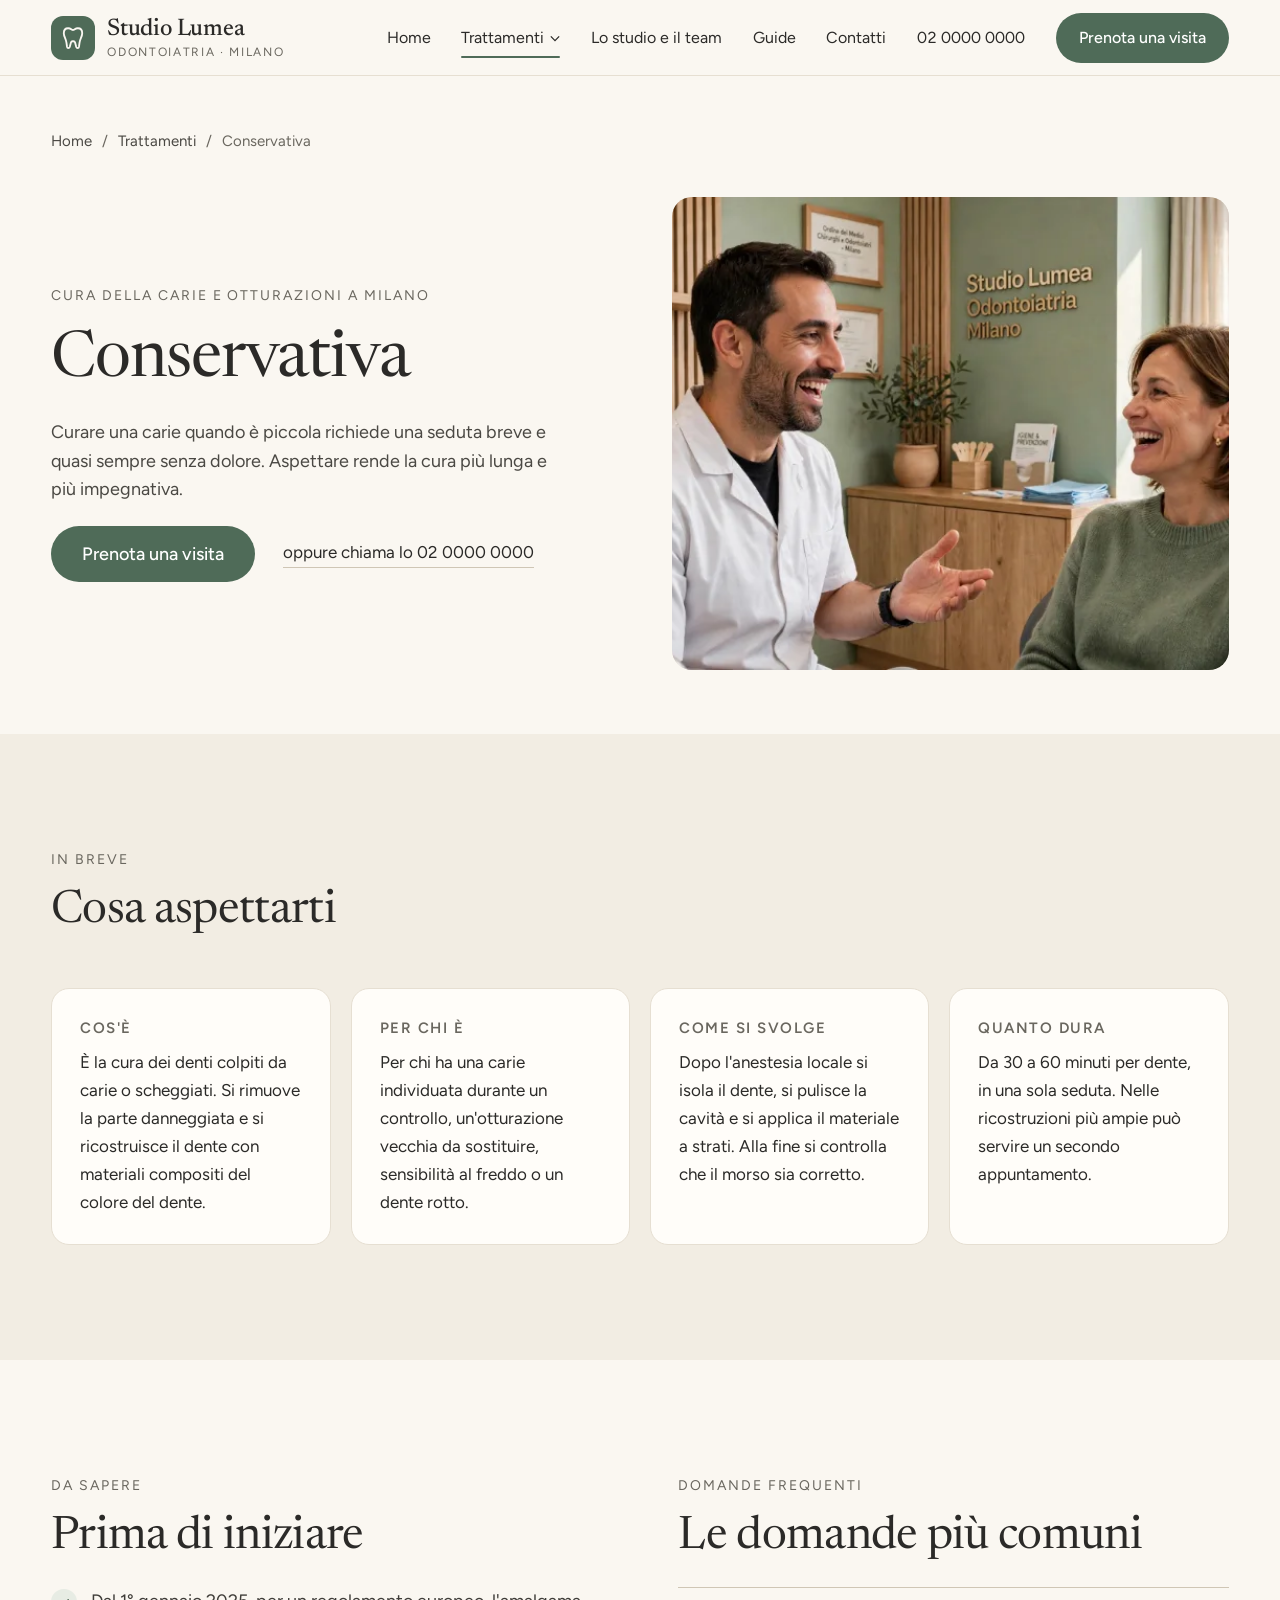
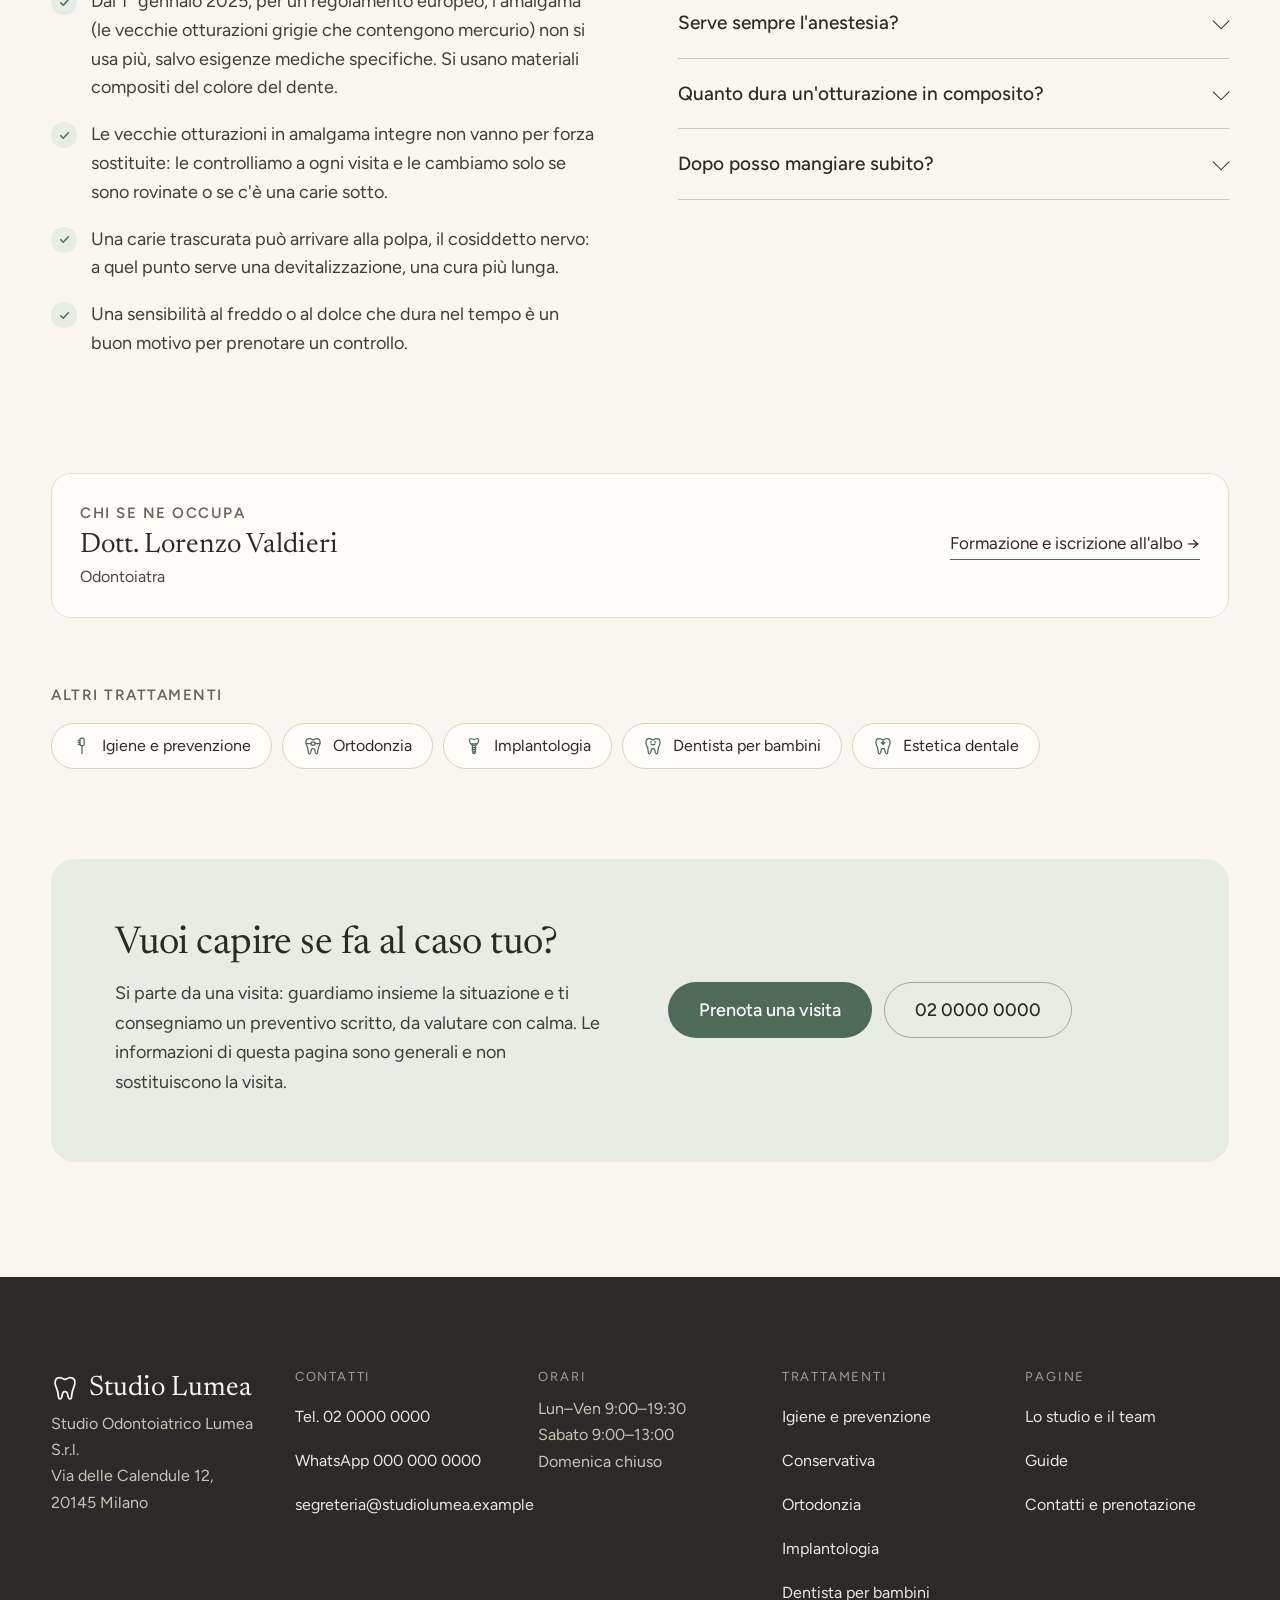
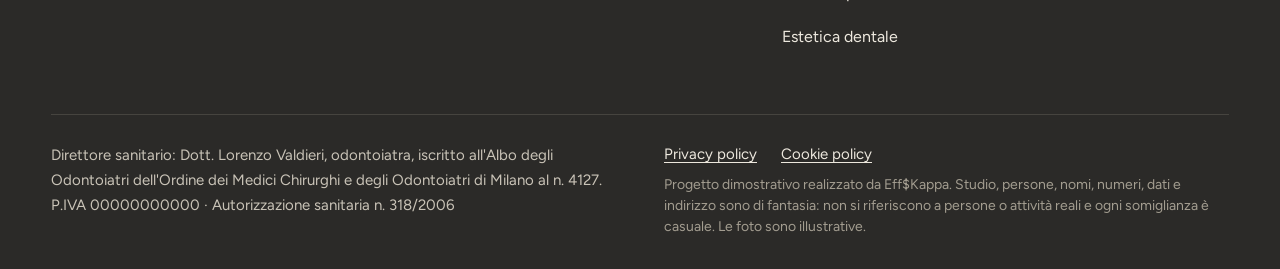
==== conservativa.html @ e05583e3 "feat: pagine per trattamento, guide, comfort, logo e icone dentali - logo con dente (header, menu, f" ====
<!DOCTYPE html>
<html lang="it">
<head>
<meta charset="utf-8">
<meta name="viewport" content="width=device-width, initial-scale=1">
<meta name="robots" content="noindex, nofollow">
<title>Cura della carie e otturazioni a Milano · Studio Odontoiatrico Lumea</title>
<meta name="description" content="Cura della carie e otturazioni in composito a Milano, zona Wagner: come si svolge, quanto dura, se serve l'anestesia e cosa cambia dopo lo stop all'amalgama.">
<meta name="theme-color" content="#FAF7F1">
<meta property="og:type" content="website">
<meta property="og:locale" content="it_IT">
<meta property="og:site_name" content="Studio Odontoiatrico Lumea">
<meta property="og:title" content="Cura della carie e otturazioni a Milano · Studio Odontoiatrico Lumea">
<meta property="og:description" content="Cura della carie e otturazioni in composito a Milano, zona Wagner: come si svolge, quanto dura, se serve l'anestesia e cosa cambia dopo lo stop all'amalgama.">
<meta property="og:url" content="https://chillguyzofficial-spec.github.io/StudioLumea_Dentistico/conservativa.html">
<meta property="og:image" content="https://chillguyzofficial-spec.github.io/StudioLumea_Dentistico/assets/og.jpg">
<meta property="og:image:width" content="1200">
<meta property="og:image:height" content="630">
<meta name="twitter:card" content="summary_large_image">
<script type="application/ld+json">{"@context":"https://schema.org","@type":"MedicalWebPage","name":"Cura della carie e otturazioni a Milano","description":"Cura della carie e otturazioni in composito a Milano, zona Wagner: come si svolge, quanto dura, se serve l'anestesia e cosa cambia dopo lo stop all'amalgama.","url":"https://chillguyzofficial-spec.github.io/StudioLumea_Dentistico/conservativa.html","about":{"@type":"MedicalProcedure","name":"Conservativa","description":"È la cura dei denti colpiti da carie o scheggiati. Si rimuove la parte danneggiata e si ricostruisce il dente con materiali compositi del colore del dente."},"lastReviewed":"2026-10-02","reviewedBy":{"@type":"Person","name":"Dott. Lorenzo Valdieri"}}</script>
<script type="application/ld+json">{"@context":"https://schema.org","@type":"BreadcrumbList","itemListElement":[{"@type":"ListItem","position":1,"name":"Home","item":"https://chillguyzofficial-spec.github.io/StudioLumea_Dentistico/"},{"@type":"ListItem","position":2,"name":"Trattamenti","item":"https://chillguyzofficial-spec.github.io/StudioLumea_Dentistico/trattamenti.html"},{"@type":"ListItem","position":3,"name":"Conservativa"}]}</script>

<link rel="icon" href="assets/favicon.svg" type="image/svg+xml">
<link rel="preconnect" href="https://fonts.googleapis.com">
<link rel="preconnect" href="https://fonts.gstatic.com" crossorigin>
<link href="https://fonts.googleapis.com/css2?family=Figtree:wght@400;500;600&amp;family=Newsreader:opsz,wght@6..72,400;6..72,500&amp;display=swap" rel="stylesheet">
<link rel="stylesheet" href="css/styles.css?v=19">
<script>document.documentElement.classList.add('js')</script>
</head>
<body>
<a class="skip" href="#main">Vai al contenuto</a>
<div class="header-spacer"></div>
<header class="site-header">
  <div class="header-in">
    <a class="brand" href="index.html">
      <span class="brand__mark"><svg class="ico" viewBox="0 0 24 24" fill="none" stroke="currentColor" stroke-width="1.5" stroke-linecap="round" stroke-linejoin="round" aria-hidden="true" focusable="false"><path d="M7.5 3C5 3 3.5 5 3.5 7.6c0 2 .7 3.4 1.4 4.9.6 1.3.9 2.7 1.1 4.1l.5 3.6c.1.6.6 1.1 1.2 1.1s1.1-.4 1.3-1l1.1-4.1c.2-.7.8-1.2 1.5-1.2h.8c.7 0 1.3.5 1.5 1.2l1.1 4.1c.2.6.7 1 1.3 1s1.1-.5 1.2-1.1l.5-3.6c.2-1.4.5-2.8 1.1-4.1.7-1.5 1.4-2.9 1.4-4.9C20.5 5 19 3 16.5 3c-1.7 0-2.8.9-3.6 1.4-.6.3-1.2.3-1.8 0C10.3 3.9 9.2 3 7.5 3z"/></svg></span>
      <span class="brand__txt">
        <span class="brand__name">Studio Lumea</span>
        <span class="brand__sub">Odontoiatria · Milano</span>
      </span>
    </a>
    <nav class="nav" aria-label="Menu principale">
      <a class="nav__link" href="index.html">Home</a>
      <div class="nav__drop">
        <a class="nav__link" href="trattamenti.html" aria-current="page">Trattamenti<svg class="nav__caret" viewBox="0 0 12 8" aria-hidden="true"><path d="M1 1.5l5 5 5-5" fill="none" stroke="currentColor" stroke-width="1.5"/></svg></a>
        <div class="nav__panel">
          <a href="igiene-dentale.html"><svg class="ico" viewBox="0 0 24 24" fill="none" stroke="currentColor" stroke-width="1.5" stroke-linecap="round" stroke-linejoin="round" aria-hidden="true" focusable="false"><path d="M12 21v-9.5"/><rect x="9.5" y="2.5" width="5" height="9" rx="1.6"/><path d="M9.5 5.2H7.2M9.5 7.6H7.2M9.5 10H7.2"/></svg><span>Igiene e prevenzione</span></a>
          <a href="conservativa.html" aria-current="page"><svg class="ico" viewBox="0 0 24 24" fill="none" stroke="currentColor" stroke-width="1.5" stroke-linecap="round" stroke-linejoin="round" aria-hidden="true" focusable="false"><path d="M7.5 3C5 3 3.5 5 3.5 7.6c0 2 .7 3.4 1.4 4.9.6 1.3.9 2.7 1.1 4.1l.5 3.6c.1.6.6 1.1 1.2 1.1s1.1-.4 1.3-1l1.1-4.1c.2-.7.8-1.2 1.5-1.2h.8c.7 0 1.3.5 1.5 1.2l1.1 4.1c.2.6.7 1 1.3 1s1.1-.5 1.2-1.1l.5-3.6c.2-1.4.5-2.8 1.1-4.1.7-1.5 1.4-2.9 1.4-4.9C20.5 5 19 3 16.5 3c-1.7 0-2.8.9-3.6 1.4-.6.3-1.2.3-1.8 0C10.3 3.9 9.2 3 7.5 3z"/><path d="M10 7.2c.6.9 1.4 1.3 2 1.3s1.4-.4 2-1.3"/></svg><span>Conservativa</span></a>
          <a href="ortodonzia.html"><svg class="ico" viewBox="0 0 24 24" fill="none" stroke="currentColor" stroke-width="1.5" stroke-linecap="round" stroke-linejoin="round" aria-hidden="true" focusable="false"><path d="M7.5 3C5 3 3.5 5 3.5 7.6c0 2 .7 3.4 1.4 4.9.6 1.3.9 2.7 1.1 4.1l.5 3.6c.1.6.6 1.1 1.2 1.1s1.1-.4 1.3-1l1.1-4.1c.2-.7.8-1.2 1.5-1.2h.8c.7 0 1.3.5 1.5 1.2l1.1 4.1c.2.6.7 1 1.3 1s1.1-.5 1.2-1.1l.5-3.6c.2-1.4.5-2.8 1.1-4.1.7-1.5 1.4-2.9 1.4-4.9C20.5 5 19 3 16.5 3c-1.7 0-2.8.9-3.6 1.4-.6.3-1.2.3-1.8 0C10.3 3.9 9.2 3 7.5 3z"/><rect x="9.6" y="7.4" width="4.8" height="3.4" rx=".8"/><path d="M3.6 9.1h6M14.4 9.1h6"/></svg><span>Ortodonzia</span></a>
          <a href="implantologia.html"><svg class="ico" viewBox="0 0 24 24" fill="none" stroke="currentColor" stroke-width="1.5" stroke-linecap="round" stroke-linejoin="round" aria-hidden="true" focusable="false"><path d="M6.5 5c0-1.3 1.2-2.1 2.4-1.7l3.1.9 3.1-.9c1.2-.4 2.4.4 2.4 1.7 0 1.9-.9 3.3-1.5 4.4h-8C7.4 8.3 6.5 6.9 6.5 5z"/><path d="M9.5 9.4v1.8h5V9.4"/><path d="M10.2 11.2h3.6l-.6 9.3c0 .4-.3.7-.7.7h-1c-.4 0-.7-.3-.7-.7z"/><path d="M9.6 13.8h4.8M9.8 16.4h4.4M10.1 19h3.8"/></svg><span>Implantologia</span></a>
          <a href="pedodonzia.html"><svg class="ico" viewBox="0 0 24 24" fill="none" stroke="currentColor" stroke-width="1.5" stroke-linecap="round" stroke-linejoin="round" aria-hidden="true" focusable="false"><path d="M7.5 3C5 3 3.5 5 3.5 7.6c0 2 .7 3.4 1.4 4.9.6 1.3.9 2.7 1.1 4.1l.5 3.6c.1.6.6 1.1 1.2 1.1s1.1-.4 1.3-1l1.1-4.1c.2-.7.8-1.2 1.5-1.2h.8c.7 0 1.3.5 1.5 1.2l1.1 4.1c.2.6.7 1 1.3 1s1.1-.5 1.2-1.1l.5-3.6c.2-1.4.5-2.8 1.1-4.1.7-1.5 1.4-2.9 1.4-4.9C20.5 5 19 3 16.5 3c-1.7 0-2.8.9-3.6 1.4-.6.3-1.2.3-1.8 0C10.3 3.9 9.2 3 7.5 3z"/><path d="M9.6 9.6c1.3 1.2 3.5 1.2 4.8 0"/><circle cx="9.6" cy="7" r=".4" fill="currentColor"/><circle cx="14.4" cy="7" r=".4" fill="currentColor"/></svg><span>Dentista per bambini</span></a>
          <a href="estetica-dentale.html"><svg class="ico" viewBox="0 0 24 24" fill="none" stroke="currentColor" stroke-width="1.5" stroke-linecap="round" stroke-linejoin="round" aria-hidden="true" focusable="false"><path d="M7.5 3C5 3 3.5 5 3.5 7.6c0 2 .7 3.4 1.4 4.9.6 1.3.9 2.7 1.1 4.1l.5 3.6c.1.6.6 1.1 1.2 1.1s1.1-.4 1.3-1l1.1-4.1c.2-.7.8-1.2 1.5-1.2h.8c.7 0 1.3.5 1.5 1.2l1.1 4.1c.2.6.7 1 1.3 1s1.1-.5 1.2-1.1l.5-3.6c.2-1.4.5-2.8 1.1-4.1.7-1.5 1.4-2.9 1.4-4.9C20.5 5 19 3 16.5 3c-1.7 0-2.8.9-3.6 1.4-.6.3-1.2.3-1.8 0C10.3 3.9 9.2 3 7.5 3z"/><path d="M12 6.2l.6 1.5 1.5.6-1.5.6-.6 1.5-.6-1.5-1.5-.6 1.5-.6z"/></svg><span>Estetica dentale</span></a>
          <a class="nav__all" href="trattamenti.html">Tutti i trattamenti →</a>
        </div>
      </div>
      <a class="nav__link" href="studio.html">Lo studio e il team</a>
      <a class="nav__link" href="guide.html">Guide</a>
      <a class="nav__link" href="contatti.html">Contatti</a>
      <a class="nav__tel" href="tel:+390200000000">02 0000 0000</a>
      <a class="btn btn--primary" href="contatti.html#prenota">Prenota una visita</a>
    </nav>
    <button class="menu-toggle" type="button" data-menu-open aria-controls="mobile-menu" aria-expanded="false">
      <span class="menu-toggle__bars" aria-hidden="true"><span></span><span></span></span>Menu
    </button>
  </div>
</header>
<div class="mobile-menu" id="mobile-menu" aria-hidden="true" role="dialog" aria-modal="true" aria-label="Menu">
  <div class="mobile-menu__top">
    <span class="brand"><span class="brand__mark"><svg class="ico" viewBox="0 0 24 24" fill="none" stroke="currentColor" stroke-width="1.5" stroke-linecap="round" stroke-linejoin="round" aria-hidden="true" focusable="false"><path d="M7.5 3C5 3 3.5 5 3.5 7.6c0 2 .7 3.4 1.4 4.9.6 1.3.9 2.7 1.1 4.1l.5 3.6c.1.6.6 1.1 1.2 1.1s1.1-.4 1.3-1l1.1-4.1c.2-.7.8-1.2 1.5-1.2h.8c.7 0 1.3.5 1.5 1.2l1.1 4.1c.2.6.7 1 1.3 1s1.1-.5 1.2-1.1l.5-3.6c.2-1.4.5-2.8 1.1-4.1.7-1.5 1.4-2.9 1.4-4.9C20.5 5 19 3 16.5 3c-1.7 0-2.8.9-3.6 1.4-.6.3-1.2.3-1.8 0C10.3 3.9 9.2 3 7.5 3z"/></svg></span><span class="brand__name">Studio Lumea</span></span>
    <button class="menu-toggle" type="button" data-menu-close>Chiudi</button>
  </div>
  <nav class="mobile-menu__nav" aria-label="Menu mobile">
    <a href="index.html" data-menu-close>Home</a>
    <a href="trattamenti.html" aria-current="page" data-menu-close>Trattamenti</a>
    <div class="mobile-menu__sub">
      <a href="igiene-dentale.html" data-menu-close><svg class="ico" viewBox="0 0 24 24" fill="none" stroke="currentColor" stroke-width="1.5" stroke-linecap="round" stroke-linejoin="round" aria-hidden="true" focusable="false"><path d="M12 21v-9.5"/><rect x="9.5" y="2.5" width="5" height="9" rx="1.6"/><path d="M9.5 5.2H7.2M9.5 7.6H7.2M9.5 10H7.2"/></svg>Igiene e prevenzione</a>
      <a href="conservativa.html" aria-current="page" data-menu-close><svg class="ico" viewBox="0 0 24 24" fill="none" stroke="currentColor" stroke-width="1.5" stroke-linecap="round" stroke-linejoin="round" aria-hidden="true" focusable="false"><path d="M7.5 3C5 3 3.5 5 3.5 7.6c0 2 .7 3.4 1.4 4.9.6 1.3.9 2.7 1.1 4.1l.5 3.6c.1.6.6 1.1 1.2 1.1s1.1-.4 1.3-1l1.1-4.1c.2-.7.8-1.2 1.5-1.2h.8c.7 0 1.3.5 1.5 1.2l1.1 4.1c.2.6.7 1 1.3 1s1.1-.5 1.2-1.1l.5-3.6c.2-1.4.5-2.8 1.1-4.1.7-1.5 1.4-2.9 1.4-4.9C20.5 5 19 3 16.5 3c-1.7 0-2.8.9-3.6 1.4-.6.3-1.2.3-1.8 0C10.3 3.9 9.2 3 7.5 3z"/><path d="M10 7.2c.6.9 1.4 1.3 2 1.3s1.4-.4 2-1.3"/></svg>Conservativa</a>
      <a href="ortodonzia.html" data-menu-close><svg class="ico" viewBox="0 0 24 24" fill="none" stroke="currentColor" stroke-width="1.5" stroke-linecap="round" stroke-linejoin="round" aria-hidden="true" focusable="false"><path d="M7.5 3C5 3 3.5 5 3.5 7.6c0 2 .7 3.4 1.4 4.9.6 1.3.9 2.7 1.1 4.1l.5 3.6c.1.6.6 1.1 1.2 1.1s1.1-.4 1.3-1l1.1-4.1c.2-.7.8-1.2 1.5-1.2h.8c.7 0 1.3.5 1.5 1.2l1.1 4.1c.2.6.7 1 1.3 1s1.1-.5 1.2-1.1l.5-3.6c.2-1.4.5-2.8 1.1-4.1.7-1.5 1.4-2.9 1.4-4.9C20.5 5 19 3 16.5 3c-1.7 0-2.8.9-3.6 1.4-.6.3-1.2.3-1.8 0C10.3 3.9 9.2 3 7.5 3z"/><rect x="9.6" y="7.4" width="4.8" height="3.4" rx=".8"/><path d="M3.6 9.1h6M14.4 9.1h6"/></svg>Ortodonzia</a>
      <a href="implantologia.html" data-menu-close><svg class="ico" viewBox="0 0 24 24" fill="none" stroke="currentColor" stroke-width="1.5" stroke-linecap="round" stroke-linejoin="round" aria-hidden="true" focusable="false"><path d="M6.5 5c0-1.3 1.2-2.1 2.4-1.7l3.1.9 3.1-.9c1.2-.4 2.4.4 2.4 1.7 0 1.9-.9 3.3-1.5 4.4h-8C7.4 8.3 6.5 6.9 6.5 5z"/><path d="M9.5 9.4v1.8h5V9.4"/><path d="M10.2 11.2h3.6l-.6 9.3c0 .4-.3.7-.7.7h-1c-.4 0-.7-.3-.7-.7z"/><path d="M9.6 13.8h4.8M9.8 16.4h4.4M10.1 19h3.8"/></svg>Implantologia</a>
      <a href="pedodonzia.html" data-menu-close><svg class="ico" viewBox="0 0 24 24" fill="none" stroke="currentColor" stroke-width="1.5" stroke-linecap="round" stroke-linejoin="round" aria-hidden="true" focusable="false"><path d="M7.5 3C5 3 3.5 5 3.5 7.6c0 2 .7 3.4 1.4 4.9.6 1.3.9 2.7 1.1 4.1l.5 3.6c.1.6.6 1.1 1.2 1.1s1.1-.4 1.3-1l1.1-4.1c.2-.7.8-1.2 1.5-1.2h.8c.7 0 1.3.5 1.5 1.2l1.1 4.1c.2.6.7 1 1.3 1s1.1-.5 1.2-1.1l.5-3.6c.2-1.4.5-2.8 1.1-4.1.7-1.5 1.4-2.9 1.4-4.9C20.5 5 19 3 16.5 3c-1.7 0-2.8.9-3.6 1.4-.6.3-1.2.3-1.8 0C10.3 3.9 9.2 3 7.5 3z"/><path d="M9.6 9.6c1.3 1.2 3.5 1.2 4.8 0"/><circle cx="9.6" cy="7" r=".4" fill="currentColor"/><circle cx="14.4" cy="7" r=".4" fill="currentColor"/></svg>Dentista per bambini</a>
      <a href="estetica-dentale.html" data-menu-close><svg class="ico" viewBox="0 0 24 24" fill="none" stroke="currentColor" stroke-width="1.5" stroke-linecap="round" stroke-linejoin="round" aria-hidden="true" focusable="false"><path d="M7.5 3C5 3 3.5 5 3.5 7.6c0 2 .7 3.4 1.4 4.9.6 1.3.9 2.7 1.1 4.1l.5 3.6c.1.6.6 1.1 1.2 1.1s1.1-.4 1.3-1l1.1-4.1c.2-.7.8-1.2 1.5-1.2h.8c.7 0 1.3.5 1.5 1.2l1.1 4.1c.2.6.7 1 1.3 1s1.1-.5 1.2-1.1l.5-3.6c.2-1.4.5-2.8 1.1-4.1.7-1.5 1.4-2.9 1.4-4.9C20.5 5 19 3 16.5 3c-1.7 0-2.8.9-3.6 1.4-.6.3-1.2.3-1.8 0C10.3 3.9 9.2 3 7.5 3z"/><path d="M12 6.2l.6 1.5 1.5.6-1.5.6-.6 1.5-.6-1.5-1.5-.6 1.5-.6z"/></svg>Estetica dentale</a>
    </div>
    <a href="studio.html" data-menu-close>Lo studio e il team</a>
    <a href="guide.html" data-menu-close>Guide</a>
    <a href="contatti.html" data-menu-close>Contatti</a>
  </nav>
  <div class="mobile-menu__foot">
    <a class="btn btn--primary" href="contatti.html#prenota" data-menu-close>Prenota una visita</a>
    <div class="row">
      <a class="btn btn--ghost btn--sm" href="tel:+390200000000">Chiama</a>
      <a class="btn btn--ghost btn--sm" href="https://wa.me/390000000000" target="_blank" rel="noopener">WhatsApp</a>
    </div>
    <p>Via delle Calendule 12, 20145 Milano<br>Lun–Ven 9:00–19:30 · Sab 9:00–13:00</p>
  </div>
</div>
<div class="mobile-bar">
  <a class="btn btn--ghost" href="tel:+390200000000">Chiama</a>
  <a class="btn btn--primary" href="contatti.html#prenota">Prenota una visita</a>
</div>

<main id="main">
<section class="page-head tr-head">
  <div class="wrap">
    <nav class="crumbs" aria-label="Sei qui"><a href="index.html">Home</a><span aria-hidden="true">/</span><a href="trattamenti.html">Trattamenti</a><span aria-hidden="true">/</span><span aria-current="page">Conservativa</span></nav>
    <div class="tr-head__grid">
      <div class="page-head__text" data-reveal>
        <span class="eyebrow">Cura della carie e otturazioni a Milano</span>
        <h1 class="h1">Conservativa</h1>
        <p class="lead">Curare una carie quando è piccola richiede una seduta breve e quasi sempre senza dolore. Aspettare rende la cura più lunga e più impegnativa.</p>
        <div class="hero__actions">
          <a class="btn btn--primary" href="contatti.html#prenota">Prenota una visita</a>
          <a class="hero__tel" href="tel:+390200000000">oppure chiama lo 02 0000 0000</a>
        </div>
      </div>
      <div class="photo tr-head__photo" data-reveal="120"><img src="assets/img/tr-conservativa-1400.webp" srcset="assets/img/tr-conservativa-800.webp 800w, assets/img/tr-conservativa-1400.webp 1400w, assets/img/tr-conservativa.webp 2096w" sizes="(max-width: 960px) 100vw, 50vw" alt="Il dentista parla con una paziente seduta, entrambi sorridenti" width="2096" height="1184" fetchpriority="high" decoding="async"></div>
    </div>
  </div>
</section>

<section class="section section--alt">
  <div class="wrap">
    <div class="stack" style="max-width:680px;margin-bottom:clamp(36px,4vw,56px)" data-reveal>
      <span class="eyebrow">In breve</span>
      <h2 class="h2">Cosa aspettarti</h2>
    </div>
    <div class="facts-grid facts-grid--cards" data-reveal="80">
      <div><h3 class="label">Cos'è</h3><p>È la cura dei denti colpiti da carie o scheggiati. Si rimuove la parte danneggiata e si ricostruisce il dente con materiali compositi del colore del dente.</p></div>
      <div><h3 class="label">Per chi è</h3><p>Per chi ha una carie individuata durante un controllo, un'otturazione vecchia da sostituire, sensibilità al freddo o un dente rotto.</p></div>
      <div><h3 class="label">Come si svolge</h3><p>Dopo l'anestesia locale si isola il dente, si pulisce la cavità e si applica il materiale a strati. Alla fine si controlla che il morso sia corretto.</p></div>
      <div><h3 class="label">Quanto dura</h3><p>Da 30 a 60 minuti per dente, in una sola seduta. Nelle ricostruzioni più ampie può servire un secondo appuntamento.</p></div>
    </div>
  </div>
</section>

<section class="section">
  <div class="wrap faq-wrap">
    <div class="stack-lg" data-reveal>
      <div class="stack">
        <span class="eyebrow">Da sapere</span>
        <h2 class="h2">Prima di iniziare</h2>
      </div>
      <ul class="know">
        <li>Dal 1° gennaio 2025, per un regolamento europeo, l'amalgama (le vecchie otturazioni grigie che contengono mercurio) non si usa più, salvo esigenze mediche specifiche. Si usano materiali compositi del colore del dente.</li>
        <li>Le vecchie otturazioni in amalgama integre non vanno per forza sostituite: le controlliamo a ogni visita e le cambiamo solo se sono rovinate o se c'è una carie sotto.</li>
        <li>Una carie trascurata può arrivare alla polpa, il cosiddetto nervo: a quel punto serve una devitalizzazione, una cura più lunga.</li>
        <li>Una sensibilità al freddo o al dolce che dura nel tempo è un buon motivo per prenotare un controllo.</li>
      </ul>
    </div>
    <div class="stack-lg" data-reveal="120">
      <div class="stack">
        <span class="eyebrow">Domande frequenti</span>
        <h2 class="h2">Le domande più comuni</h2>
      </div>
      <div class="faq">
        <details id="faq-conservativa-1"><summary>Serve sempre l'anestesia?</summary><p>Quasi sempre, ma non sempre: per carie molto superficiali a volte non serve. Prima dell'iniezione applichiamo un gel anestetico sulla gengiva, così la puntura si sente appena.</p></details>
        <details id="faq-conservativa-2"><summary>Quanto dura un'otturazione in composito?</summary><p>Molti anni, se curata con igiene e controlli regolari. La durata dipende da dimensione e posizione dell'otturazione e da abitudini come il digrignare i denti di notte.</p></details>
        <details id="faq-conservativa-3"><summary>Dopo posso mangiare subito?</summary><p>Il composito indurisce subito con una luce apposita, quindi sì. Aspetta però che finisca l'effetto dell'anestesia, per non morderti guance o labbra senza accorgertene.</p></details>
      </div>
    </div>
  </div>
</section>

<section style="padding-bottom:clamp(72px,9vw,120px)">
  <div class="wrap">
    <div class="who" data-reveal>
      <div class="stack" style="gap:4px">
        <span class="label">Chi se ne occupa</span>
        <span class="who__name">Dott. Lorenzo Valdieri</span>
        <span class="who__role">Odontoiatra</span>
      </div>
      <a class="link-u" href="studio.html">Formazione e iscrizione all'albo →</a>
    </div>
    <div class="others" data-reveal>
      <span class="label">Altri trattamenti</span>
      <nav class="chips" aria-label="Altri trattamenti">
        <a class="chip chip--ico" href="igiene-dentale.html"><svg class="ico" viewBox="0 0 24 24" fill="none" stroke="currentColor" stroke-width="1.5" stroke-linecap="round" stroke-linejoin="round" aria-hidden="true" focusable="false"><path d="M12 21v-9.5"/><rect x="9.5" y="2.5" width="5" height="9" rx="1.6"/><path d="M9.5 5.2H7.2M9.5 7.6H7.2M9.5 10H7.2"/></svg>Igiene e prevenzione</a>
        <a class="chip chip--ico" href="ortodonzia.html"><svg class="ico" viewBox="0 0 24 24" fill="none" stroke="currentColor" stroke-width="1.5" stroke-linecap="round" stroke-linejoin="round" aria-hidden="true" focusable="false"><path d="M7.5 3C5 3 3.5 5 3.5 7.6c0 2 .7 3.4 1.4 4.9.6 1.3.9 2.7 1.1 4.1l.5 3.6c.1.6.6 1.1 1.2 1.1s1.1-.4 1.3-1l1.1-4.1c.2-.7.8-1.2 1.5-1.2h.8c.7 0 1.3.5 1.5 1.2l1.1 4.1c.2.6.7 1 1.3 1s1.1-.5 1.2-1.1l.5-3.6c.2-1.4.5-2.8 1.1-4.1.7-1.5 1.4-2.9 1.4-4.9C20.5 5 19 3 16.5 3c-1.7 0-2.8.9-3.6 1.4-.6.3-1.2.3-1.8 0C10.3 3.9 9.2 3 7.5 3z"/><rect x="9.6" y="7.4" width="4.8" height="3.4" rx=".8"/><path d="M3.6 9.1h6M14.4 9.1h6"/></svg>Ortodonzia</a>
        <a class="chip chip--ico" href="implantologia.html"><svg class="ico" viewBox="0 0 24 24" fill="none" stroke="currentColor" stroke-width="1.5" stroke-linecap="round" stroke-linejoin="round" aria-hidden="true" focusable="false"><path d="M6.5 5c0-1.3 1.2-2.1 2.4-1.7l3.1.9 3.1-.9c1.2-.4 2.4.4 2.4 1.7 0 1.9-.9 3.3-1.5 4.4h-8C7.4 8.3 6.5 6.9 6.5 5z"/><path d="M9.5 9.4v1.8h5V9.4"/><path d="M10.2 11.2h3.6l-.6 9.3c0 .4-.3.7-.7.7h-1c-.4 0-.7-.3-.7-.7z"/><path d="M9.6 13.8h4.8M9.8 16.4h4.4M10.1 19h3.8"/></svg>Implantologia</a>
        <a class="chip chip--ico" href="pedodonzia.html"><svg class="ico" viewBox="0 0 24 24" fill="none" stroke="currentColor" stroke-width="1.5" stroke-linecap="round" stroke-linejoin="round" aria-hidden="true" focusable="false"><path d="M7.5 3C5 3 3.5 5 3.5 7.6c0 2 .7 3.4 1.4 4.9.6 1.3.9 2.7 1.1 4.1l.5 3.6c.1.6.6 1.1 1.2 1.1s1.1-.4 1.3-1l1.1-4.1c.2-.7.8-1.2 1.5-1.2h.8c.7 0 1.3.5 1.5 1.2l1.1 4.1c.2.6.7 1 1.3 1s1.1-.5 1.2-1.1l.5-3.6c.2-1.4.5-2.8 1.1-4.1.7-1.5 1.4-2.9 1.4-4.9C20.5 5 19 3 16.5 3c-1.7 0-2.8.9-3.6 1.4-.6.3-1.2.3-1.8 0C10.3 3.9 9.2 3 7.5 3z"/><path d="M9.6 9.6c1.3 1.2 3.5 1.2 4.8 0"/><circle cx="9.6" cy="7" r=".4" fill="currentColor"/><circle cx="14.4" cy="7" r=".4" fill="currentColor"/></svg>Dentista per bambini</a>
        <a class="chip chip--ico" href="estetica-dentale.html"><svg class="ico" viewBox="0 0 24 24" fill="none" stroke="currentColor" stroke-width="1.5" stroke-linecap="round" stroke-linejoin="round" aria-hidden="true" focusable="false"><path d="M7.5 3C5 3 3.5 5 3.5 7.6c0 2 .7 3.4 1.4 4.9.6 1.3.9 2.7 1.1 4.1l.5 3.6c.1.6.6 1.1 1.2 1.1s1.1-.4 1.3-1l1.1-4.1c.2-.7.8-1.2 1.5-1.2h.8c.7 0 1.3.5 1.5 1.2l1.1 4.1c.2.6.7 1 1.3 1s1.1-.5 1.2-1.1l.5-3.6c.2-1.4.5-2.8 1.1-4.1.7-1.5 1.4-2.9 1.4-4.9C20.5 5 19 3 16.5 3c-1.7 0-2.8.9-3.6 1.4-.6.3-1.2.3-1.8 0C10.3 3.9 9.2 3 7.5 3z"/><path d="M12 6.2l.6 1.5 1.5.6-1.5.6-.6 1.5-.6-1.5-1.5-.6 1.5-.6z"/></svg>Estetica dentale</a>
      </nav>
    </div>
    <div class="cta-panel" data-reveal>
    <div class="stack" style="gap:14px">
      <h2 class="h2">Vuoi capire se fa al caso tuo?</h2>
      <p class="text" style="color:var(--ink-2)">Si parte da una visita: guardiamo insieme la situazione e ti consegniamo un preventivo scritto, da valutare con calma. Le informazioni di questa pagina sono generali e non sostituiscono la visita.</p>
    </div>
    <div class="actions">
      <a class="btn btn--primary" href="contatti.html#prenota">Prenota una visita</a>
      <a class="btn btn--ghost" href="tel:+390200000000">02 0000 0000</a>
    </div>
  </div>
  </div>
</section>
</main>

<footer class="site-footer">
  <div class="footer-in">
    <div class="footer-cols">
      <div>
        <span class="footer-brand"><svg class="ico" viewBox="0 0 24 24" fill="none" stroke="currentColor" stroke-width="1.5" stroke-linecap="round" stroke-linejoin="round" aria-hidden="true" focusable="false"><path d="M7.5 3C5 3 3.5 5 3.5 7.6c0 2 .7 3.4 1.4 4.9.6 1.3.9 2.7 1.1 4.1l.5 3.6c.1.6.6 1.1 1.2 1.1s1.1-.4 1.3-1l1.1-4.1c.2-.7.8-1.2 1.5-1.2h.8c.7 0 1.3.5 1.5 1.2l1.1 4.1c.2.6.7 1 1.3 1s1.1-.5 1.2-1.1l.5-3.6c.2-1.4.5-2.8 1.1-4.1.7-1.5 1.4-2.9 1.4-4.9C20.5 5 19 3 16.5 3c-1.7 0-2.8.9-3.6 1.4-.6.3-1.2.3-1.8 0C10.3 3.9 9.2 3 7.5 3z"/></svg>Studio Lumea</span>
        <p>Studio Odontoiatrico Lumea S.r.l.<br>Via delle Calendule 12, 20145 Milano</p>
      </div>
      <div>
        <span class="footer-title">Contatti</span>
        <a href="tel:+390200000000">Tel. 02 0000 0000</a>
        <a href="https://wa.me/390000000000" target="_blank" rel="noopener">WhatsApp 000 000 0000</a>
        <a href="mailto:segreteria@studiolumea.example">segreteria@studiolumea.example</a>
      </div>
      <div>
        <span class="footer-title">Orari</span>
        <p>Lun–Ven 9:00–19:30<br>Sabato 9:00–13:00<br>Domenica chiuso</p>
      </div>
      <div>
        <span class="footer-title">Trattamenti</span>
        <a href="igiene-dentale.html">Igiene e prevenzione</a>
        <a href="conservativa.html">Conservativa</a>
        <a href="ortodonzia.html">Ortodonzia</a>
        <a href="implantologia.html">Implantologia</a>
        <a href="pedodonzia.html">Dentista per bambini</a>
        <a href="estetica-dentale.html">Estetica dentale</a>
      </div>
      <div>
        <span class="footer-title">Pagine</span>
        <a href="studio.html">Lo studio e il team</a>
        <a href="guide.html">Guide</a>
        <a href="contatti.html">Contatti e prenotazione</a>
      </div>
    </div>
    <div class="footer-legal">
      <p>Direttore sanitario: Dott. Lorenzo Valdieri, odontoiatra, iscritto all'Albo degli Odontoiatri dell'Ordine dei Medici Chirurghi e degli Odontoiatri di Milano al n. 4127.<br>P.IVA 00000000000 · Autorizzazione sanitaria n. 318/2006</p>
      <div class="footer-links">
        <a href="privacy.html">Privacy policy</a>
        <a href="privacy.html#cookie">Cookie policy</a>
        <small>Progetto dimostrativo realizzato da Eff$Kappa. Studio, persone, nomi, numeri, dati e indirizzo sono di fantasia: non si riferiscono a persone o attività reali e ogni somiglianza è casuale. Le foto sono illustrative.</small>
      </div>
    </div>
  </div>
</footer>
<script src="js/main.js?v=19"></script>
</body>
</html>
---- css/styles.css ----
/* Studio Odontoiatrico Lumea — progetto dimostrativo */
:root{
  --bg:#FAF7F1; --bg-alt:#F2EDE3; --card:#FFFDF9;
  --ink:#2B2A28; --ink-2:#3F3D39; --ink-3:#4A4843; --muted:#6A675F;
  --line:#E6DFD2; --line-2:#E1D9CB; --line-3:#CFC6B5; --field:#D2C9B8;
  --accent:#4F6B58; --accent-soft:#E7ECE4; --error:#9A3B2E;
  --serif:'Newsreader',Georgia,serif; --sans:'Figtree',system-ui,sans-serif;
  --wrap:1320px; --gutter:clamp(20px,4vw,56px); --header:76px;
}
*,*::before,*::after{box-sizing:border-box}
html{scroll-behavior:smooth;scroll-padding-top:96px;-webkit-text-size-adjust:100%;overflow-x:clip}
body{margin:0;background:var(--bg);color:var(--ink);font-family:var(--sans);font-size:17px;line-height:1.5;-webkit-font-smoothing:antialiased}
img{display:block;max-width:100%}
a{color:var(--ink)}
a:hover{color:var(--accent)}
:focus-visible{outline:2px solid var(--accent);outline-offset:3px}
input,select,textarea,button{font-family:inherit}
h1,h2,h3,p{margin:0}
@media (prefers-reduced-motion:reduce){html{scroll-behavior:auto}}

.wrap{max-width:var(--wrap);margin:0 auto;padding:0 var(--gutter)}
.section{padding:clamp(72px,9vw,128px) 0}
.section--alt{background:var(--bg-alt)}
.section--soft{background:var(--accent-soft)}
.eyebrow{font-size:14px;letter-spacing:.14em;text-transform:uppercase;color:var(--muted)}
.hero .eyebrow{font-size:clamp(15px,1.25vw,18px);color:var(--ink-2)}
.section--soft .eyebrow{color:#55544E}
.h1{font-family:var(--serif);font-weight:400;font-size:clamp(40px,5vw,68px);line-height:1.06;letter-spacing:-.02em;text-wrap:balance}
.h2{font-family:var(--serif);font-weight:400;font-size:clamp(34px,3.6vw,52px);line-height:1.1;letter-spacing:-.015em;text-wrap:balance}
.lead{font-size:clamp(18px,1.4vw,20px);line-height:1.6;color:var(--ink-3);text-wrap:pretty}
.text{font-size:18px;line-height:1.65;color:var(--ink-3);text-wrap:pretty}
.stack{display:flex;flex-direction:column;gap:16px}
.stack-lg{display:flex;flex-direction:column;gap:24px}
.split{display:grid;grid-template-columns:repeat(auto-fit,minmax(min(100%,420px),1fr));gap:clamp(40px,6vw,96px);align-items:center}
.head-row{display:grid;grid-template-columns:repeat(auto-fit,minmax(min(100%,420px),1fr));gap:24px 64px;margin-bottom:clamp(40px,5vw,64px);align-items:end}

/* Pulsanti */
.btn{display:inline-flex;align-items:center;justify-content:center;min-height:56px;padding:0 30px;border-radius:999px;font-size:18px;font-weight:500;text-decoration:none;border:1px solid transparent;cursor:pointer;transition:filter .2s,transform .2s,border-color .2s;white-space:nowrap}
.btn--primary{background:var(--accent);color:#fff}
.btn--primary:hover{color:#fff;filter:brightness(.92);transform:translateY(-1px)}
.btn--ghost{border-color:var(--line-3);color:var(--ink);background:transparent}
.btn--ghost:hover{border-color:var(--ink);color:var(--ink)}
.btn--sm{min-height:52px;padding:0 26px;font-size:17px}
.link-u{font-size:17px;color:var(--ink);text-decoration:none;border-bottom:1px solid var(--accent);padding-bottom:3px}
.link-u:hover{color:var(--accent)}

/* Foto */
.photo{position:relative;width:100%;border-radius:20px;overflow:hidden;background:#E9E3D7}
.photo img{position:absolute;inset:0;width:100%;height:100%;object-fit:cover}

/* Header */
.site-header{position:fixed;top:0;left:0;right:0;z-index:50;height:var(--header);background:rgba(250,247,241,.94);-webkit-backdrop-filter:blur(10px);backdrop-filter:blur(10px);border-bottom:1px solid var(--line)}
.header-spacer{height:var(--header)}
.header-in{max-width:var(--wrap);margin:0 auto;height:100%;padding:0 var(--gutter);display:flex;align-items:center;justify-content:space-between;gap:24px}
.brand{display:flex;flex-direction:column;text-decoration:none;color:var(--ink);line-height:1.1}
.brand:hover{color:var(--ink)}
.brand__name{font-family:var(--serif);font-size:24px;font-weight:500;letter-spacing:-.01em}
.brand__sub{font-size:12px;letter-spacing:.14em;text-transform:uppercase;color:var(--muted);margin-top:3px}
.nav{display:flex;align-items:center;gap:clamp(18px,2.4vw,36px)}
.nav__link{position:relative;font-size:16px;color:var(--ink);text-decoration:none;padding:8px 0;white-space:nowrap}
.nav__link[aria-current="page"]::after{content:"";position:absolute;left:0;right:0;bottom:0;height:2px;border-radius:2px;background:var(--accent)}
.nav__tel{font-size:16px;text-decoration:none;white-space:nowrap;font-variant-numeric:tabular-nums}
.nav .btn{min-height:auto;padding:12px 22px;font-size:16px}
.menu-toggle{display:none;align-items:center;gap:10px;background:none;border:1px solid #D9D1C2;border-radius:999px;height:48px;padding:0 18px;font-size:16px;color:var(--ink);cursor:pointer}
.menu-toggle__bars{display:flex;flex-direction:column;gap:5px}
.menu-toggle__bars span{display:block;width:18px;height:1.5px;background:var(--ink)}

/* Menu mobile */
.mobile-menu{position:fixed;inset:0;z-index:60;background:var(--bg);display:flex;flex-direction:column;overflow-y:auto;visibility:hidden;opacity:0;transition:opacity .25s,visibility 0s .25s}
.mobile-menu.is-open{visibility:visible;opacity:1;transition:opacity .25s}
.mobile-menu__top{height:var(--header);flex:none;display:flex;align-items:center;justify-content:space-between;padding:0 20px;border-bottom:1px solid var(--line)}
.mobile-menu__top .menu-toggle{display:flex}
.mobile-menu__nav{display:flex;flex-direction:column;padding:24px 20px 8px}
.mobile-menu__nav a{display:flex;align-items:center;justify-content:space-between;min-height:64px;border-bottom:1px solid var(--line);font-family:var(--serif);font-size:32px;color:var(--ink);text-decoration:none}
.mobile-menu__nav a[aria-current="page"]::after{content:"";width:10px;height:10px;border-radius:50%;background:var(--accent)}
.mobile-menu__foot{padding:24px 20px 40px;display:flex;flex-direction:column;gap:12px;margin-top:auto}
.mobile-menu__foot .row{display:grid;grid-template-columns:1fr 1fr;gap:12px}
.mobile-menu__foot .btn{width:100%}
.mobile-menu__foot p{margin-top:12px;font-size:16px;line-height:1.6;color:#5E5B54}

/* Barra mobile fissa in basso */
.mobile-bar{display:none;position:fixed;left:0;right:0;bottom:0;z-index:40;background:rgba(250,247,241,.97);border-top:1px solid var(--line);padding:10px 14px calc(10px + env(safe-area-inset-bottom));grid-template-columns:1fr 1.4fr;gap:10px;box-shadow:0 -6px 20px rgba(43,42,40,.06)}
.mobile-bar .btn{min-height:52px;padding:0 12px;font-size:17px;width:100%}

@media (max-width:959px){
  .nav{display:none}
  .menu-toggle{display:flex}
  .mobile-bar{display:grid}
  .site-footer{padding-bottom:84px}
  /* su telefono: header sempre visibile, sticky dentro la pagina, sfondo pieno, niente blur:
     occupa il suo spazio in cima e non può coprire il testo. Gli header fixed su iPhone si
     spostavano con la barra di Safari. */
  .header-spacer{display:none}
  .site-header{position:sticky;background:var(--bg);-webkit-backdrop-filter:none;backdrop-filter:none}
}

/* Reveal leggero */
.js [data-reveal]{opacity:0;transform:translateY(16px);transition:opacity .9s ease,transform .9s ease}
.js [data-reveal].is-in{opacity:1;transform:none}
@media (prefers-reduced-motion:reduce){.js [data-reveal]{opacity:1;transform:none;transition:none}}

/* Home: hero */
.hero{padding:clamp(40px,7vw,96px) 0 clamp(64px,8vw,112px)}
.hero__grid{display:grid;grid-template-columns:repeat(auto-fit,minmax(min(100%,440px),1fr));gap:clamp(40px,6vw,88px);align-items:center}
.hero__text{display:flex;flex-direction:column;gap:28px;max-width:600px}
.hero__title{font-family:var(--serif);font-weight:400;font-size:clamp(42px,5.6vw,78px);line-height:1.04;letter-spacing:-.02em;text-wrap:balance}
.hero__actions{display:flex;flex-wrap:wrap;align-items:center;gap:16px 28px}
.hero__tel{font-size:17px;text-decoration:none;border-bottom:1px solid var(--line-3);padding-bottom:2px}
.hero__photo{aspect-ratio:4/4.4;max-height:680px}
.facts{display:grid;grid-template-columns:repeat(auto-fit,minmax(min(100%,240px),1fr));gap:24px;border-top:1px solid var(--line-2);padding-top:28px;margin-top:clamp(48px,6vw,80px)}
.facts div{display:flex;flex-direction:column;gap:4px}
.facts span:first-child{font-size:14px;color:var(--muted)}

/* Card trattamenti */
.cards{display:grid;grid-template-columns:repeat(auto-fill,minmax(min(100%,340px),1fr));gap:20px}
.card{display:flex;flex-direction:column;gap:14px;height:100%;padding:32px;border-radius:18px;background:var(--card);border:1px solid var(--line);text-decoration:none;color:var(--ink);transition:border-color .25s,transform .25s,box-shadow .25s}
.card:hover{color:var(--ink);border-color:var(--line-3);transform:translateY(-3px);box-shadow:0 14px 30px -18px rgba(43,42,40,.25)}
.card__num{font-size:14px;color:var(--accent);font-weight:600}
.card__title{font-family:var(--serif);font-size:28px;line-height:1.15}
.card__text{font-size:17px;line-height:1.6;color:var(--ink-3)}
.card__more{margin-top:auto;padding-top:8px;font-size:16px;color:var(--accent)}
.card--photo{padding:0;gap:0;overflow:hidden}
.card__photo{position:relative;aspect-ratio:3/2;background:#E9E3D7;overflow:hidden}
.card__photo img{position:absolute;inset:0;width:100%;height:100%;object-fit:cover;transition:transform .6s ease}
.card--photo:hover .card__photo img{transform:scale(1.03)}
.card__body{display:flex;flex-direction:column;gap:14px;flex:1;padding:28px 32px 32px}
.row-between{display:flex;flex-wrap:wrap;justify-content:space-between;align-items:flex-end;gap:20px 40px;margin-bottom:clamp(36px,4vw,56px)}

/* Team */
.team{display:grid;grid-template-columns:repeat(auto-fit,minmax(min(100%,300px),1fr));gap:clamp(24px,3vw,40px)}
.person{display:flex;flex-direction:column;gap:18px}
.person .photo{aspect-ratio:4/5;border-radius:18px}
.person__name{font-family:var(--serif);font-size:26px}
.person__role{font-size:16px;color:var(--ink-3)}
.person__bio{font-size:16px;line-height:1.55;color:var(--ink-3);margin-top:6px}
.team--text .person{padding:30px 32px;border-radius:18px;background:var(--card);border:1px solid var(--line)}

/* Passi prima visita */
.steps{list-style:none;margin:0;padding:0;display:grid;grid-template-columns:repeat(auto-fit,minmax(min(100%,250px),1fr))}
.steps li{display:flex;flex-direction:column;gap:14px;padding:28px 28px 28px 0;border-top:1px solid var(--line-3)}
.steps__n{font-family:var(--serif);font-size:44px;line-height:1;color:var(--accent)}
.steps__t{font-size:20px;font-weight:600}
.steps__d{font-size:17px;line-height:1.6;color:var(--ink-3)}

/* Orari / box */
.box{background:var(--card);border:1px solid var(--line);border-radius:18px;padding:28px}
.box__title{font-size:20px;font-weight:600}
.hours{margin:16px 0 0;display:grid;grid-template-columns:1fr auto;gap:12px 24px;font-size:17px}
.hours dt{color:var(--ink-3)}
.hours dd{margin:0;font-variant-numeric:tabular-nums}
.box__note{margin-top:18px;padding-top:16px;border-top:1px solid var(--line);font-size:16px;line-height:1.55;color:var(--ink-3)}
.actions{display:flex;flex-wrap:wrap;gap:12px}
.map{position:relative;min-height:420px;border-radius:20px;overflow:hidden;border:1px solid var(--line-2);background:#E9E3D7}
.map iframe{position:absolute;inset:0;width:100%;height:100%;border:0;filter:grayscale(.85) sepia(.15) contrast(.95)}

/* Pagine interne: intestazione */
.page-head{padding:clamp(48px,7vw,104px) 0 clamp(40px,5vw,64px)}
.page-head__text{display:flex;flex-direction:column;gap:24px;max-width:820px}
.chips{display:flex;flex-wrap:wrap;gap:10px;margin-top:36px}
.chip{display:inline-flex;align-items:center;min-height:46px;padding:0 20px;border-radius:999px;border:1px solid #D9D1C2;background:var(--card);text-decoration:none;color:var(--ink);font-size:16px}
.chip:hover{border-color:var(--accent);color:var(--accent)}

/* Trattamenti */
.treatments{padding-bottom:clamp(72px,9vw,120px)}
.treatment{display:grid;grid-template-columns:repeat(auto-fit,minmax(min(100%,380px),1fr));gap:32px clamp(40px,5vw,80px);padding:clamp(48px,6vw,80px) 0;border-top:1px solid var(--line-2)}
.treatment:last-of-type{border-bottom:1px solid var(--line-2)}
.treatment__side{display:flex;flex-direction:column;gap:20px}
.treatment__title{font-family:var(--serif);font-weight:400;font-size:clamp(32px,3.2vw,46px);line-height:1.1}
.treatment .photo{aspect-ratio:3/2;max-width:560px;border-radius:16px}
.facts-grid{display:grid;grid-template-columns:repeat(auto-fit,minmax(min(100%,260px),1fr));gap:28px 40px;align-content:start}
.facts-grid > div{display:flex;flex-direction:column;gap:8px}
.label{font-size:15px;letter-spacing:.1em;text-transform:uppercase;color:var(--muted);font-weight:600}
.facts-grid p{font-size:17px;line-height:1.65}
.cta-panel{margin-top:clamp(56px,7vw,96px);background:var(--accent-soft);border-radius:24px;padding:clamp(32px,5vw,64px);display:grid;grid-template-columns:repeat(auto-fit,minmax(min(100%,380px),1fr));gap:28px 56px;align-items:center}
.cta-panel .h2{font-size:clamp(30px,3vw,42px)}
.cta-panel .btn--ghost{border-color:#9FA89C}

/* Studio e team */
.banner{aspect-ratio:21/9;min-height:260px;margin-top:clamp(40px,5vw,64px);border-radius:22px}
.banner img{object-position:50% 12%}
.profile{display:grid;grid-template-columns:repeat(auto-fit,minmax(min(100%,340px),1fr));gap:32px clamp(40px,5vw,88px);padding:clamp(48px,6vw,80px) 0;border-top:1px solid var(--line-2)}
.profile:last-of-type{border-bottom:1px solid var(--line-2)}
.profile .photo{aspect-ratio:4/5;max-width:480px;border-radius:18px}
.profile__body{display:flex;flex-direction:column;gap:24px;max-width:680px}
.profile__role{font-size:15px;color:var(--accent);font-weight:600}
.profile__name{font-family:var(--serif);font-weight:400;font-size:clamp(34px,3.4vw,48px);line-height:1.08}
.profile__area{font-size:17px;color:var(--ink-3)}
.profile__bio{font-size:18px;line-height:1.65;color:var(--ink-2)}
.profile__meta{display:grid;grid-template-columns:repeat(auto-fit,minmax(min(100%,260px),1fr));gap:24px 40px;padding-top:20px;border-top:1px solid var(--line)}
.profile__meta ul{margin:0;padding-left:18px;font-size:16px;line-height:1.6;display:flex;flex-direction:column;gap:6px}
.profile__meta p{font-size:16px;line-height:1.6}
.tech{display:grid;grid-template-columns:repeat(auto-fit,minmax(min(100%,260px),1fr));gap:20px}
.tech div{display:flex;flex-direction:column;gap:12px;padding:28px;border-radius:18px;background:var(--bg)}
.tech strong{font-size:20px;font-weight:600}
.tech span{font-size:17px;line-height:1.6;color:var(--ink-3)}
.tech--photo > div{padding:0 0 28px;overflow:hidden;background:var(--card)}
.tech--photo > div > strong,.tech--photo > div > span{padding:0 28px}
.tech .tech__photo{display:block;position:relative;padding:0;gap:0;aspect-ratio:3/2;border-radius:0;background:#E9E3D7;margin-bottom:8px}
.tech__photo img{position:absolute;inset:0;width:100%;height:100%;object-fit:cover}
.gallery{display:grid;grid-template-columns:repeat(auto-fit,minmax(min(100%,400px),1fr));gap:16px}
.gallery figure{margin:0;display:flex;flex-direction:column;gap:10px}
.gallery .photo{aspect-ratio:4/3;border-radius:16px}
.gallery figcaption{font-size:15px;color:var(--muted)}
.closing{display:flex;flex-wrap:wrap;align-items:center;justify-content:space-between;gap:20px 40px;margin-top:clamp(48px,6vw,80px);padding-top:32px;border-top:1px solid var(--line-2)}
.closing p{font-family:var(--serif);font-size:clamp(26px,2.4vw,34px);line-height:1.2;max-width:640px}

/* Contatti */
.contact-grid{display:grid;grid-template-columns:repeat(auto-fit,minmax(min(100%,460px),1fr));gap:clamp(32px,4vw,64px);align-items:start}
.form-card{background:var(--card);border:1px solid var(--line);border-radius:24px;padding:clamp(24px,4vw,48px)}
.form{display:flex;flex-direction:column;gap:22px}
.field{display:flex;flex-direction:column;gap:8px}
.field > span{font-size:16px;font-weight:500}
.field input,.field select,.field textarea{min-height:54px;padding:0 16px;border:1px solid var(--field);border-radius:12px;background:#fff;font-size:17px;color:var(--ink);outline:none;width:100%}
.field textarea{padding:14px 16px;line-height:1.5;resize:vertical;min-height:110px}
.field select{appearance:none;-webkit-appearance:none;background:#fff url("data:image/svg+xml,%3Csvg xmlns='http://www.w3.org/2000/svg' width='14' height='9' fill='none'%3E%3Cpath d='M1 1l6 6 6-6' stroke='%232B2A28' stroke-width='1.6'/%3E%3C/svg%3E") no-repeat right 18px center;padding-right:44px}
.field input:focus,.field select:focus,.field textarea:focus{border-color:var(--accent);box-shadow:0 0 0 3px var(--accent-soft)}
.field--error input{border-color:var(--error)}
.err{display:none;font-size:15px;color:var(--error)}
.is-invalid .err{display:block}
.two-col{display:grid;grid-template-columns:repeat(auto-fit,minmax(min(100%,220px),1fr));gap:22px}
fieldset{border:0;margin:0;padding:0;min-width:0}
legend{font-size:16px;font-weight:500;padding:0;margin-bottom:10px}
.pills{display:flex;flex-wrap:wrap;gap:8px}
.pills + .pills{margin-top:14px}
.pill{min-width:64px;min-height:48px;padding:0 16px;border-radius:999px;border:1px solid var(--field);background:#fff;color:var(--ink);font-size:16px;cursor:pointer}
.pill:hover{border-color:var(--ink)}
.pill[aria-pressed="true"]{background:var(--accent);border-color:var(--accent);color:#fff}
.pill--dark[aria-pressed="true"]{background:var(--ink);border-color:var(--ink);color:var(--bg)}
.check{display:flex;gap:12px;align-items:flex-start;cursor:pointer}
.check input{width:22px;height:22px;margin:1px 0 0;flex:none;accent-color:var(--accent)}
.check span{font-size:16px;line-height:1.5;color:var(--ink-2)}
.form .btn{width:100%;min-height:58px}
.form__note{font-size:15px;line-height:1.5;color:#5E5B54}
.sent{display:flex;flex-direction:column;gap:18px;padding:12px 0}
.sent[hidden]{display:none}
.sent__icon{width:48px;height:48px;border-radius:50%;background:var(--accent-soft);display:flex;align-items:center;justify-content:center;color:var(--accent);font-size:24px}
.sent .btn{align-self:flex-start}
.contact-side{display:flex;flex-direction:column;gap:20px}
.contact-cards{display:grid;grid-template-columns:repeat(auto-fit,minmax(min(100%,240px),1fr));gap:16px}
.ccard{display:flex;flex-direction:column;gap:6px;padding:24px;border-radius:18px;text-decoration:none;color:var(--ink);transition:transform .25s}
a.ccard:hover{transform:translateY(-2px);color:var(--ink)}
.ccard--soft{background:var(--accent-soft)}
.ccard--alt{background:var(--bg-alt)}
.ccard--line{border:1px solid var(--line);background:var(--card)}
.ccard small{font-size:15px;color:var(--ink-3)}
.ccard__big{font-family:var(--serif);font-size:30px;font-variant-numeric:tabular-nums}
.ccard a{font-size:18px;text-decoration:none;word-break:break-word}
.map--wide{height:clamp(340px,42vw,520px);min-height:0;border-radius:24px}
.map-foot{display:flex;flex-wrap:wrap;justify-content:space-between;gap:12px 24px;margin-top:16px;font-size:15px;color:#5E5B54}

/* Testo legale */
.legal{max-width:760px;display:flex;flex-direction:column;gap:18px;padding-bottom:clamp(72px,9vw,120px)}
.legal h2{font-family:var(--serif);font-weight:400;font-size:28px;margin-top:18px}
.legal p,.legal li{font-size:17px;line-height:1.7;color:var(--ink-2)}
.legal ul{margin:0;padding-left:20px}

/* Footer */
.site-footer{background:var(--ink);color:#EDE8DE}
.footer-in{max-width:var(--wrap);margin:0 auto;padding:clamp(56px,7vw,96px) var(--gutter) 32px}
.footer-cols{display:grid;grid-template-columns:repeat(auto-fit,minmax(min(100%,180px),1fr));gap:40px 40px}
.footer-cols > div{display:flex;flex-direction:column;gap:10px}
.footer-brand{font-family:var(--serif);font-size:28px;color:var(--bg)}
.footer-title{font-size:13px;letter-spacing:.14em;text-transform:uppercase;color:#A39D90}
.site-footer p{font-size:16px;line-height:1.65;color:#C9C3B7}
.site-footer a{color:#EDE8DE;text-decoration:none;font-size:16px}
.site-footer a:hover{color:#fff}
.footer-legal{margin-top:56px;padding-top:28px;border-top:1px solid #46443F;display:grid;grid-template-columns:repeat(auto-fit,minmax(min(100%,320px),1fr));gap:20px 48px}
.footer-legal p{font-size:15px}
.footer-links{display:flex;flex-wrap:wrap;gap:8px 24px;align-content:flex-start}
.footer-links a{font-size:15px;text-decoration:underline;text-underline-offset:3px}
.footer-links small{flex-basis:100%;font-size:14px;color:#A39D90}

/* Utilità */
[hidden]{display:none !important}
.skip{position:absolute;left:12px;top:-60px;z-index:100;background:var(--ink);color:#fff;padding:10px 16px;border-radius:8px;text-decoration:none}
.skip:focus{top:12px;color:#fff}

.sr-only{position:absolute;width:1px;height:1px;padding:0;margin:-1px;overflow:hidden;clip:rect(0 0 0 0);white-space:nowrap;border:0}

/* Box urgenze */
.urgent{display:flex;align-items:center;gap:18px 24px;flex-wrap:wrap;margin-top:28px;padding:20px 24px;border-radius:18px;background:#F6E9E2;border:1px solid #E9D3C7}
.urgent__icon{flex:none;width:36px;height:36px;border-radius:50%;background:#9A3B2E;color:#fff;font-weight:600;display:flex;align-items:center;justify-content:center;font-size:18px}
.urgent__text{flex:1 1 320px;display:flex;flex-direction:column;gap:4px}
.urgent__text strong{font-size:18px;font-weight:600}
.urgent__text span{font-size:16px;line-height:1.55;color:var(--ink-2)}
.urgent__text a{color:#7A2E24}
.urgent .btn{border-color:#C9A99C;background:#fff}
.urgent--compact{margin-top:0;align-items:flex-start}
.urgent--compact .urgent__text{flex-basis:200px}

/* FAQ */
.faq-wrap{display:grid;grid-template-columns:repeat(auto-fit,minmax(min(100%,380px),1fr));gap:32px clamp(40px,6vw,96px);align-items:start}
.faq-wrap > .stack{max-width:440px}
.faq{border-top:1px solid var(--line-3)}
.faq details{border-bottom:1px solid var(--line-3)}
.faq summary{list-style:none;cursor:pointer;display:flex;justify-content:space-between;align-items:center;gap:20px;padding:22px 0;font-size:19px;font-weight:500;line-height:1.35}
.faq summary::-webkit-details-marker{display:none}
.faq summary::after{content:"";flex:none;width:12px;height:12px;border-right:1.6px solid var(--ink);border-bottom:1.6px solid var(--ink);transform:rotate(45deg) translateY(-3px);transition:transform .25s}
.faq details[open] summary::after{transform:rotate(-135deg) translateY(-3px)}
.faq summary:hover{color:var(--accent)}
.faq details p{padding:0 32px 24px 0;font-size:17px;line-height:1.65;color:var(--ink-3)}

/* Passi del modulo */
.step{display:flex;align-items:center;gap:12px;padding-top:10px;border-top:1px solid var(--line)}
.step:first-of-type{border-top:0;padding-top:0}
.step__n{width:30px;height:30px;border-radius:50%;background:var(--accent-soft);color:var(--accent);font-weight:600;font-size:15px;display:flex;align-items:center;justify-content:center}
.step__t{font-size:18px;font-weight:600}

/* Calendario */
.cal{border:1px solid var(--field);border-radius:16px;padding:16px;background:#fff}
.cal__head{display:flex;align-items:center;justify-content:space-between;margin-bottom:10px}
.cal__month{font-family:var(--serif);font-size:22px;text-transform:capitalize}
.cal__nav{width:44px;height:44px;border-radius:50%;border:1px solid var(--line);background:var(--card);font-size:22px;line-height:1;cursor:pointer;color:var(--ink)}
.cal__nav:disabled{opacity:.3;cursor:default}
.cal__dow,.cal__grid{display:grid;grid-template-columns:repeat(7,1fr);gap:4px;text-align:center}
.cal__dow span{font-size:13px;color:var(--muted);padding:4px 0}
.cal__day{aspect-ratio:1;min-height:40px;border:1px solid transparent;border-radius:12px;background:var(--accent-soft);color:var(--ink);font-size:16px;cursor:pointer;font-variant-numeric:tabular-nums}
.cal__day:hover{border-color:var(--accent)}
.cal__day:disabled{background:transparent;color:#B9B3A7;cursor:default;border-color:transparent}
.cal__day[aria-pressed="true"]{background:var(--accent);color:#fff}
.cal__day--today{box-shadow:inset 0 0 0 1px var(--line-3)}
.slots{margin-top:16px;display:flex;flex-direction:column;gap:14px}
.slots__day{font-size:16px;font-weight:500}
.slots__group{display:flex;flex-direction:column;gap:8px}
.slots__label{font-size:14px;letter-spacing:.1em;text-transform:uppercase;color:var(--muted)}
.slots__list{display:grid;grid-template-columns:repeat(auto-fill,minmax(84px,1fr));gap:8px}
.slot{min-height:46px;border-radius:12px;border:1px solid var(--field);background:#fff;font-size:16px;color:var(--ink);cursor:pointer;font-variant-numeric:tabular-nums}
.slot:hover{border-color:var(--ink)}
.slot:disabled{background:#F1EEE8;color:#B9B3A7;text-decoration:line-through;cursor:default;border-color:transparent}
.slot[aria-pressed="true"]{background:var(--ink);color:var(--bg);border-color:var(--ink)}
.slots__none{font-size:15px;color:var(--muted)}
.slot-hint{font-size:15px;line-height:1.5;color:#5E5B54;margin-top:10px}
.summary{padding:16px 18px;border-radius:14px;background:var(--accent-soft);font-size:16px;line-height:1.5}
.summary strong{font-weight:600}

/* Fix bug hunt 2026-10-01 */
/* calendario: con min-height 40px x 7 colonne la pagina sforava a 320-360px */
.cal__dow,.cal__grid{grid-template-columns:repeat(7,minmax(0,1fr))}
.cal__day{min-height:0}
@media (max-width:400px){
  .form-card{padding:22px 16px}
  .cal{padding:10px}
  .cal__dow,.cal__grid{gap:3px}
  .cal__day{font-size:15px;border-radius:10px}
}
/* FAQ: la freccia ruotata sporgeva di qualche px oltre il bordo */
.faq summary::after{margin-right:4px}
/* aree da toccare più comode su telefono (senza cambiare l'aspetto) */
.hero__tel,.link-u{position:relative}
.hero__tel::before,.link-u::before{content:"";position:absolute;inset:-10px -6px}
.footer-cols > div{gap:2px}
.footer-cols .footer-title{margin-bottom:8px}
.footer-cols a{padding:9px 0}
.ccard a{padding:8px 0}

/* ===== S70 (2026-10-02): identità dentale, menu trattamenti, comfort, pagine trattamento, guide ===== */
.ico{width:24px;height:24px;flex:none;display:block}
/* Logo: dente + nome */
.brand{flex-direction:row;align-items:center;gap:12px}
.brand__txt{display:flex;flex-direction:column}
.brand__mark{width:44px;height:44px;flex:none;border-radius:12px;background:var(--accent);color:var(--bg);display:flex;align-items:center;justify-content:center}
.brand__mark .ico{width:26px;height:26px;stroke-width:1.7}
.footer-brand{display:flex;align-items:center;gap:10px}
.footer-brand .ico{width:28px;height:28px}
/* Menu: tendina Trattamenti */
.nav__drop{position:relative;display:flex;align-items:center}
.nav__caret{width:10px;height:7px;margin-left:6px;vertical-align:middle;transition:transform .2s}
.nav__drop:hover .nav__caret,.nav__drop:focus-within .nav__caret{transform:rotate(180deg)}
.nav__panel{position:absolute;top:calc(100% + 18px);left:-18px;width:300px;padding:10px;background:var(--card);border:1px solid var(--line);border-radius:18px;box-shadow:0 24px 50px -24px rgba(43,42,40,.3);display:flex;flex-direction:column;gap:2px;opacity:0;visibility:hidden;transform:translateY(6px);transition:opacity .2s,transform .2s,visibility 0s .2s;z-index:5}
.nav__panel::before{content:"";position:absolute;left:0;right:0;top:-20px;height:20px}
.nav__drop:hover .nav__panel,.nav__drop:focus-within .nav__panel{opacity:1;visibility:visible;transform:none;transition:opacity .2s,transform .2s}
.nav__panel a{display:flex;align-items:center;gap:12px;padding:11px 12px;border-radius:12px;font-size:16px;color:var(--ink);text-decoration:none}
.nav__panel a .ico{color:var(--accent)}
.nav__panel a:hover,.nav__panel a[aria-current="page"]{background:var(--accent-soft);color:var(--ink)}
.nav__panel .nav__all{margin-top:6px;border-top:1px solid var(--line);border-radius:0 0 12px 12px;padding-top:14px;color:var(--accent)}
@media (max-width:1240px){.nav__tel{display:none}}
/* Menu mobile: sottovoci trattamenti */
.mobile-menu__sub{display:grid;grid-template-columns:repeat(auto-fill,minmax(min(100%,150px),1fr));gap:4px 12px;padding:8px 0 14px;border-bottom:1px solid var(--line)}
.mobile-menu__nav .mobile-menu__sub a{min-height:44px;justify-content:flex-start;gap:10px;border-bottom:0;font-family:var(--sans);font-size:16px;color:var(--ink-2)}
.mobile-menu__sub a .ico{width:20px;height:20px;color:var(--accent)}
.mobile-menu__nav .mobile-menu__sub a[aria-current="page"]::after{display:none}
.mobile-menu__nav .mobile-menu__sub a[aria-current="page"]{color:var(--accent);font-weight:600}
/* Card home: icona + numero */
.card__top{display:flex;align-items:center;justify-content:space-between}
.card__ico{width:44px;height:44px;border-radius:50%;background:var(--accent-soft);color:var(--accent);display:flex;align-items:center;justify-content:center}
/* Comfort in poltrona */
.comfort{display:grid;grid-template-columns:repeat(auto-fill,minmax(min(100%,320px),1fr));gap:20px}
.comfort__item{display:flex;flex-direction:column;gap:10px;padding:28px;border-radius:18px;background:var(--card);border:1px solid var(--line)}
.comfort__ico{width:52px;height:52px;border-radius:14px;background:var(--accent-soft);color:var(--accent);display:flex;align-items:center;justify-content:center;margin-bottom:6px}
.comfort__ico .ico{width:28px;height:28px}
.comfort__item strong{font-size:20px;font-weight:600}
.comfort__item span:last-child{font-size:17px;line-height:1.6;color:var(--ink-3)}
/* Contatti: consulto con foto */
.photo-consult{display:flex;gap:18px;align-items:flex-start;padding:24px;border-radius:18px;background:var(--accent-soft)}
.photo-consult__ico{width:48px;height:48px;flex:none;border-radius:50%;background:var(--card);color:var(--accent);display:flex;align-items:center;justify-content:center}
.photo-consult strong{font-size:18px;font-weight:600}
.photo-consult span{font-size:16px;line-height:1.55;color:var(--ink-2)}
.photo-consult a{align-self:flex-start;font-size:16px;color:var(--accent);padding:8px 0}
/* Indice trattamenti */
.tr-index{display:grid;grid-template-columns:repeat(auto-fill,minmax(min(100%,340px),1fr));gap:20px}
.tr-card{display:flex;flex-direction:column;gap:12px;padding:32px;border-radius:18px;background:var(--card);border:1px solid var(--line);text-decoration:none;color:var(--ink);transition:border-color .25s,transform .25s,box-shadow .25s;scroll-margin-top:110px}
.tr-card:hover{color:var(--ink);border-color:var(--line-3);transform:translateY(-3px);box-shadow:0 14px 30px -18px rgba(43,42,40,.25)}
.tr-card__ico{width:64px;height:64px;border-radius:18px;background:var(--accent-soft);color:var(--accent);display:flex;align-items:center;justify-content:center;margin-bottom:8px}
.tr-card__ico .ico{width:36px;height:36px;stroke-width:1.3}
.tr-card__meta{font-size:15px;color:var(--muted);padding-top:12px;border-top:1px solid var(--line)}
.tr-card .card__more{margin-top:auto}
/* Pagina trattamento */
.crumbs{display:flex;flex-wrap:wrap;gap:4px 10px;font-size:15px;color:var(--muted);margin-bottom:clamp(24px,3vw,40px)}
.crumbs a{color:var(--ink-3);text-decoration:none;padding:6px 0}
.crumbs a:hover{color:var(--accent)}
.crumbs span{padding:6px 0}
.tr-head{padding-top:clamp(28px,4vw,48px)}
.tr-head__grid{display:grid;grid-template-columns:repeat(auto-fit,minmax(min(100%,440px),1fr));gap:clamp(36px,5vw,80px);align-items:center}
.tr-head .page-head__text{gap:22px}
.tr-head__photo{aspect-ratio:4/3.4;max-height:560px}
.facts-grid--cards{gap:20px}
.facts-grid--cards > div{padding:28px;border-radius:18px;background:var(--card);border:1px solid var(--line)}
.know{list-style:none;margin:0;padding:0;display:flex;flex-direction:column;gap:18px}
.know li{position:relative;padding-left:40px;font-size:18px;line-height:1.6;color:var(--ink-2)}
.know li::before{content:"";position:absolute;left:0;top:2px;width:26px;height:26px;border-radius:50%;background:var(--accent-soft) url("data:image/svg+xml,%3Csvg xmlns='http://www.w3.org/2000/svg' viewBox='0 0 24 24' fill='none' stroke='%234F6B58' stroke-width='2.4' stroke-linecap='round' stroke-linejoin='round'%3E%3Cpath d='M6 12.5l4 4 8-9'/%3E%3C/svg%3E") no-repeat center/15px}
.who{display:flex;flex-wrap:wrap;align-items:center;gap:20px 28px;padding:28px;border-radius:20px;border:1px solid var(--line);background:var(--card)}
.who .stack{flex:1 1 260px}
.who__name{font-family:var(--serif);font-size:28px;line-height:1.15}
.who__role{font-size:16px;color:var(--ink-3)}
.others{margin-top:clamp(40px,5vw,64px)}
.others .chips{margin-top:16px}
.chip--ico{gap:10px}
.chip--ico .ico{width:20px;height:20px;color:var(--accent)}
/* Guide */
.guides{padding-bottom:clamp(72px,9vw,120px)}
.guide{display:grid;grid-template-columns:repeat(auto-fit,minmax(min(100%,380px),1fr));gap:28px clamp(40px,6vw,96px);padding:clamp(48px,6vw,80px) 0;border-top:1px solid var(--line-2);scroll-margin-top:90px}
.guide__head{display:flex;flex-direction:column;gap:16px;align-self:start}
.guide__ico{width:56px;height:56px;border-radius:16px;background:var(--accent-soft);color:var(--accent);display:flex;align-items:center;justify-content:center}
.guide__ico .ico{width:30px;height:30px}
.guide__meta{font-size:15px;color:var(--muted)}
.guide__title{font-family:var(--serif);font-weight:400;font-size:clamp(32px,3.2vw,46px);line-height:1.1;text-wrap:balance}
.guide__body{display:flex;flex-direction:column;gap:16px;max-width:680px}
.guide__body h3{font-size:20px;font-weight:600;margin-top:12px}
.guide__body h3:first-child{margin-top:0}
.guide__body p,.guide__body li{font-size:17px;line-height:1.7;color:var(--ink-2)}
.guide__body ul,.guide__body ol{margin:0;padding-left:22px;display:flex;flex-direction:column;gap:10px}
.guide__alert{padding:18px 20px;border-radius:14px;background:#F6E9E2;border:1px solid #E9D3C7}
@media (max-width:400px){.brand__mark{width:38px;height:38px}.brand__mark .ico{width:22px;height:22px}.brand{gap:10px}}
.brand__sub{white-space:nowrap}
@media (max-width:389px){.site-header .brand__sub{display:none}}
/* tra 960 e 1120px il menu completo non ci sta: voci più compatte */
@media (min-width:960px) and (max-width:1120px){.nav{gap:18px}.nav__link{font-size:15px}.nav .btn{padding:10px 18px;font-size:15px}.site-header .brand__sub{display:none}}
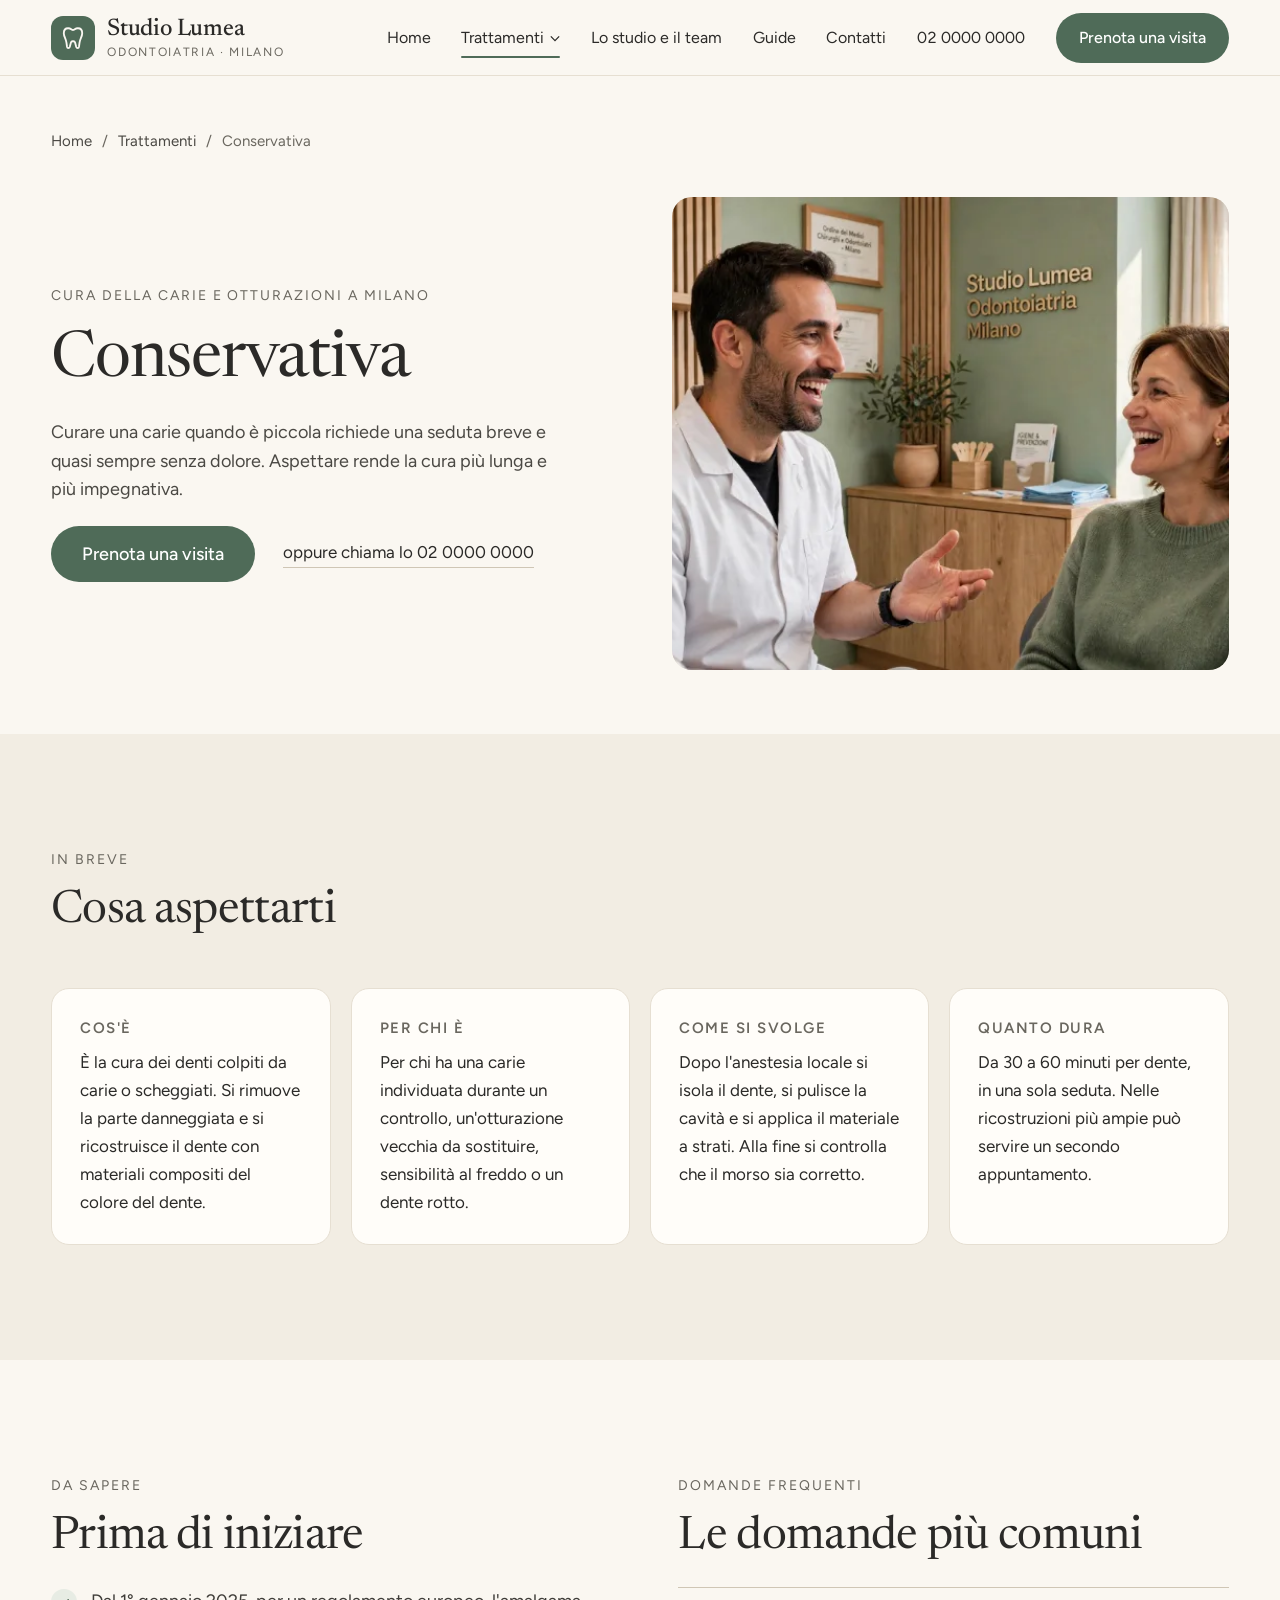
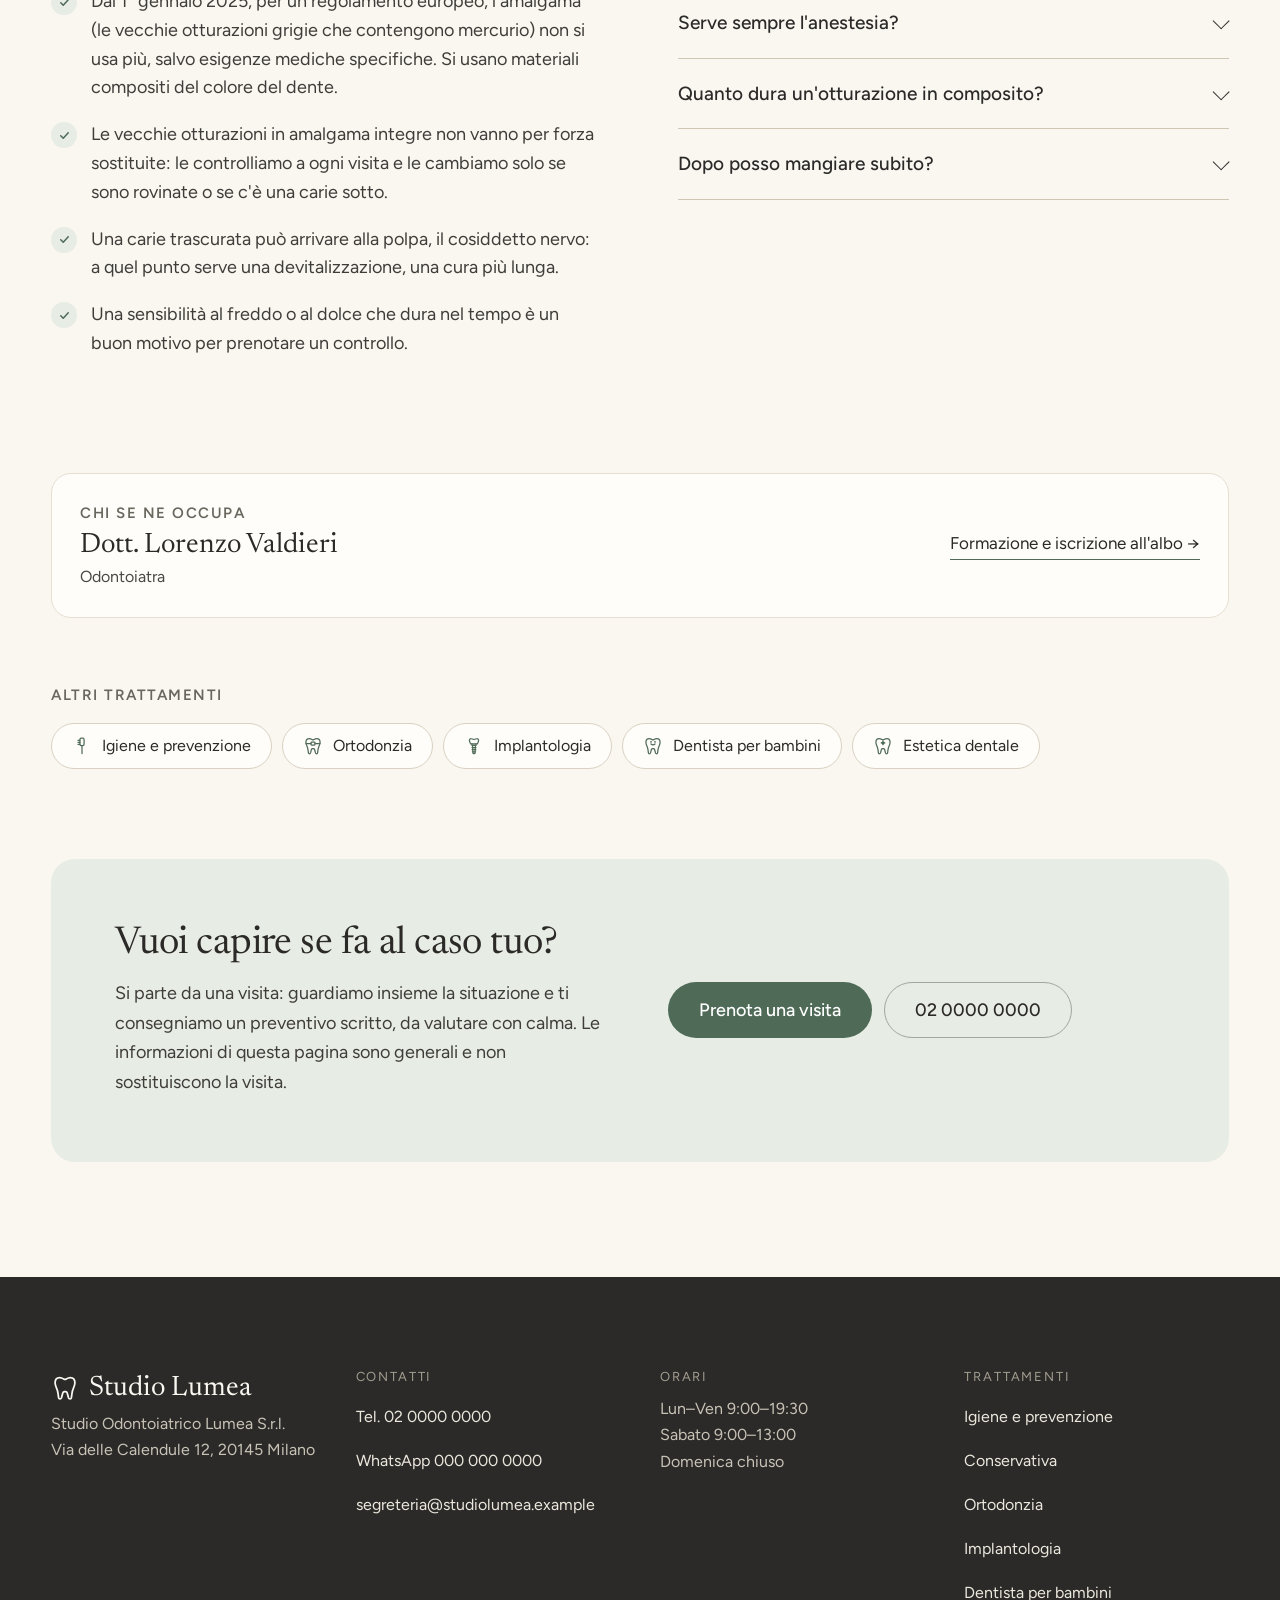
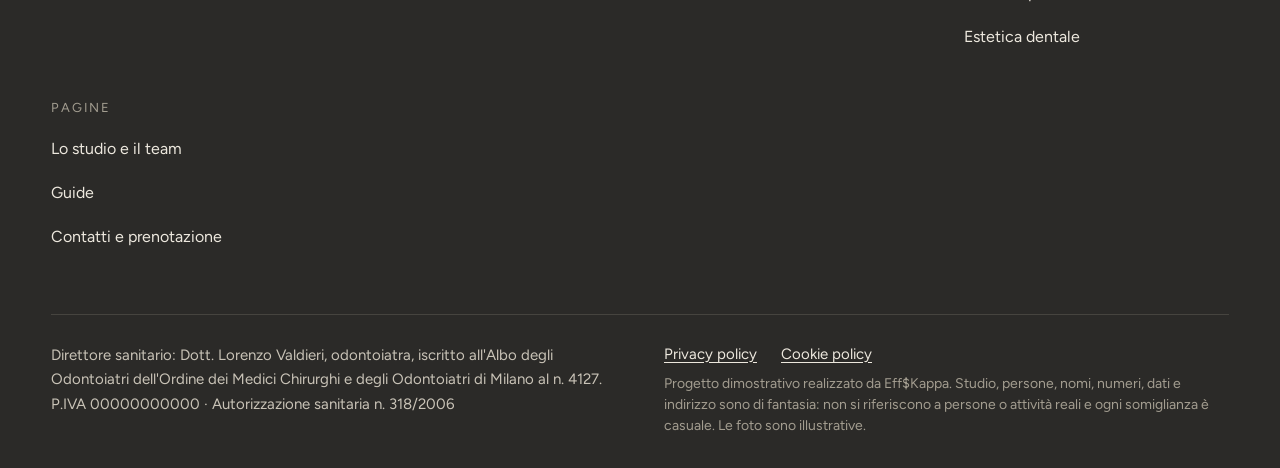
==== commit c3308032: "fix: giorni del calendario alti 44px su telefono, email del footer che sforava a 480px Co-Authored-B" ====
--- a/conservativa.html
+++ b/conservativa.html
@@ -24,7 +24,7 @@
 <link rel="preconnect" href="https://fonts.googleapis.com">
 <link rel="preconnect" href="https://fonts.gstatic.com" crossorigin>
 <link href="https://fonts.googleapis.com/css2?family=Figtree:wght@400;500;600&amp;family=Newsreader:opsz,wght@6..72,400;6..72,500&amp;display=swap" rel="stylesheet">
-<link rel="stylesheet" href="css/styles.css?v=19">
+<link rel="stylesheet" href="css/styles.css?v=20">
 <script>document.documentElement.classList.add('js')</script>
 </head>
 <body>
@@ -237,6 +237,6 @@
     </div>
   </div>
 </footer>
-<script src="js/main.js?v=19"></script>
+<script src="js/main.js?v=20"></script>
 </body>
 </html>
--- a/css/styles.css
+++ b/css/styles.css
@@ -342,6 +342,10 @@
   .cal{padding:10px}
   .cal__dow,.cal__grid{gap:3px}
   .cal__day{font-size:15px;border-radius:10px}
+}
+/* S73: su telefono le celle quadrate restavano 32-38px; altezza fissa 44px (area di tocco consigliata) */
+@media (max-width:480px){
+  .cal__day{aspect-ratio:auto;height:44px}
 }
 /* FAQ: la freccia ruotata sporgeva di qualche px oltre il bordo */
 .faq summary::after{margin-right:4px}
@@ -445,3 +449,6 @@
 @media (max-width:389px){.site-header .brand__sub{display:none}}
 /* tra 960 e 1120px il menu completo non ci sta: voci più compatte */
 @media (min-width:960px) and (max-width:1120px){.nav{gap:18px}.nav__link{font-size:15px}.nav .btn{padding:10px 18px;font-size:15px}.site-header .brand__sub{display:none}}
+/* S73: a 480px due colonne da 180px non contenevano l'email (pagina che scorreva di lato) */
+.footer-cols{grid-template-columns:repeat(auto-fit,minmax(min(100%,230px),1fr))}
+.footer-cols a[href^="mailto:"]{overflow-wrap:anywhere}
